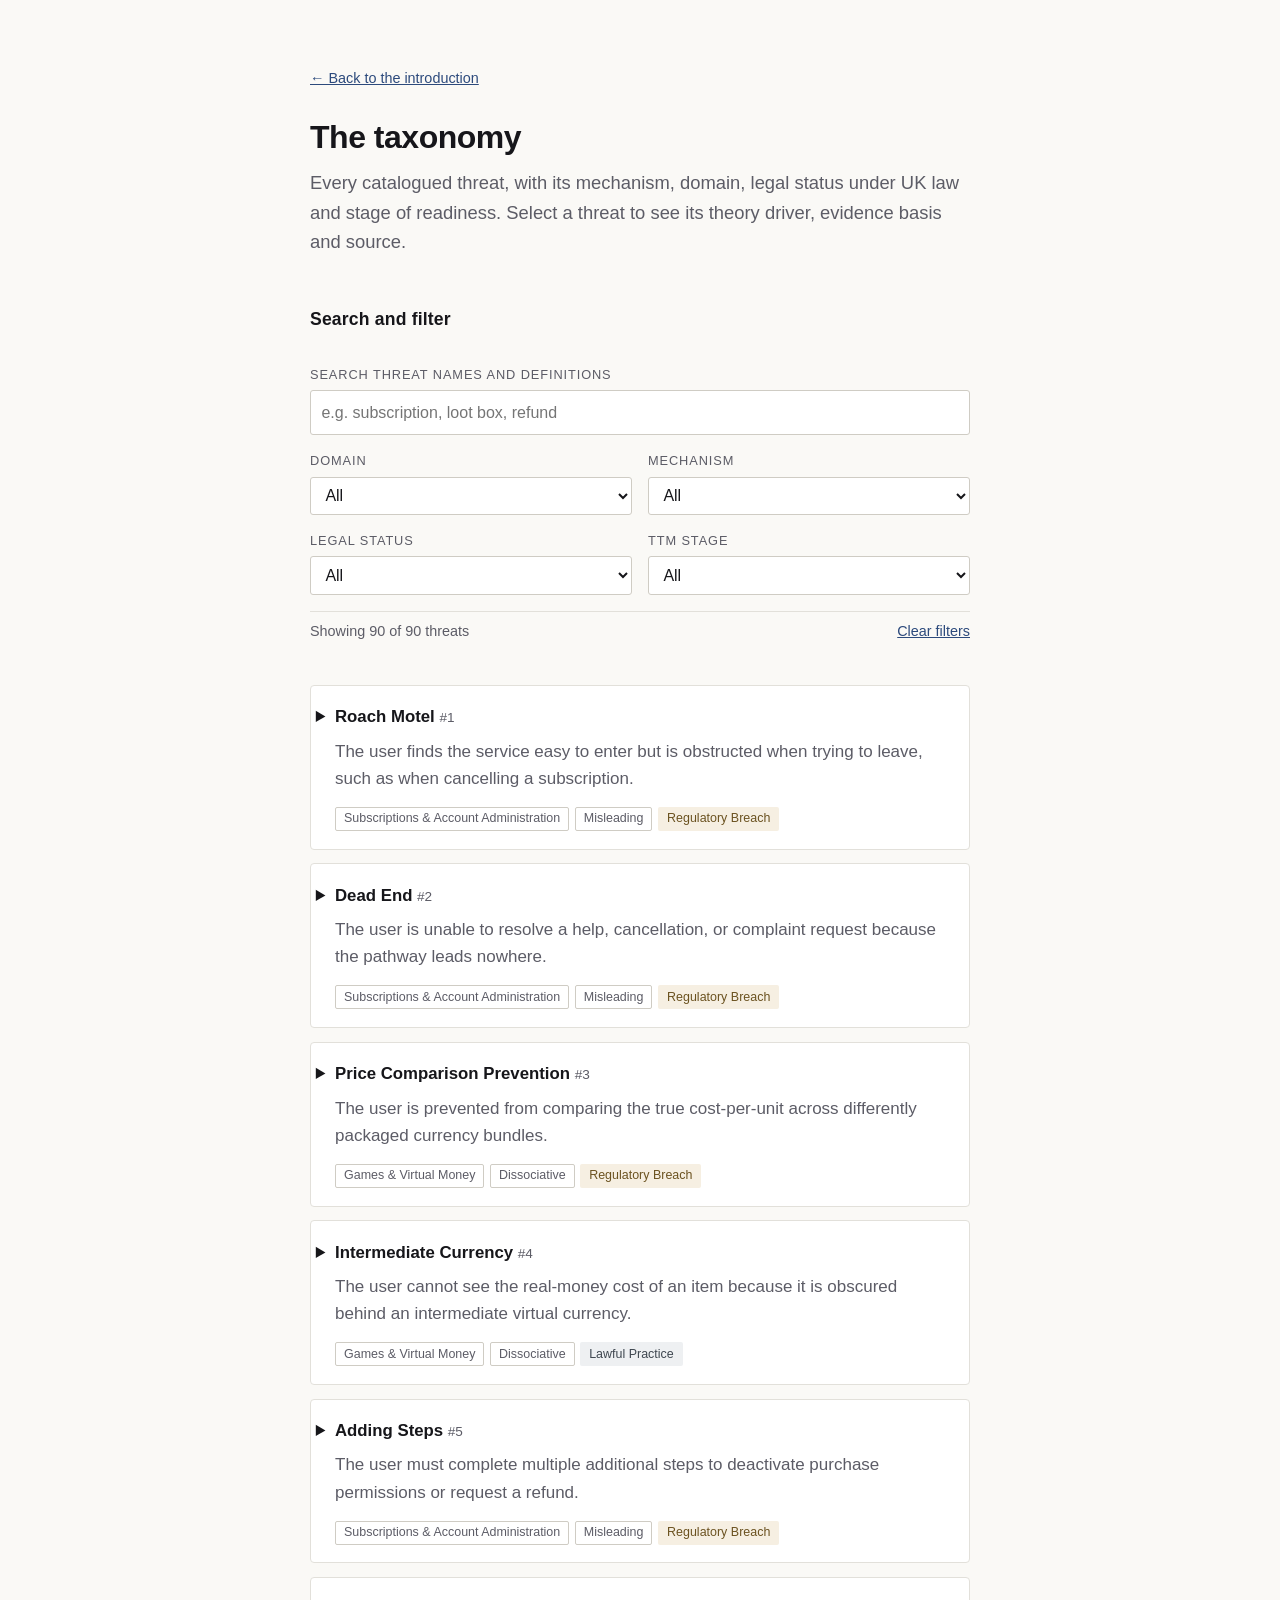
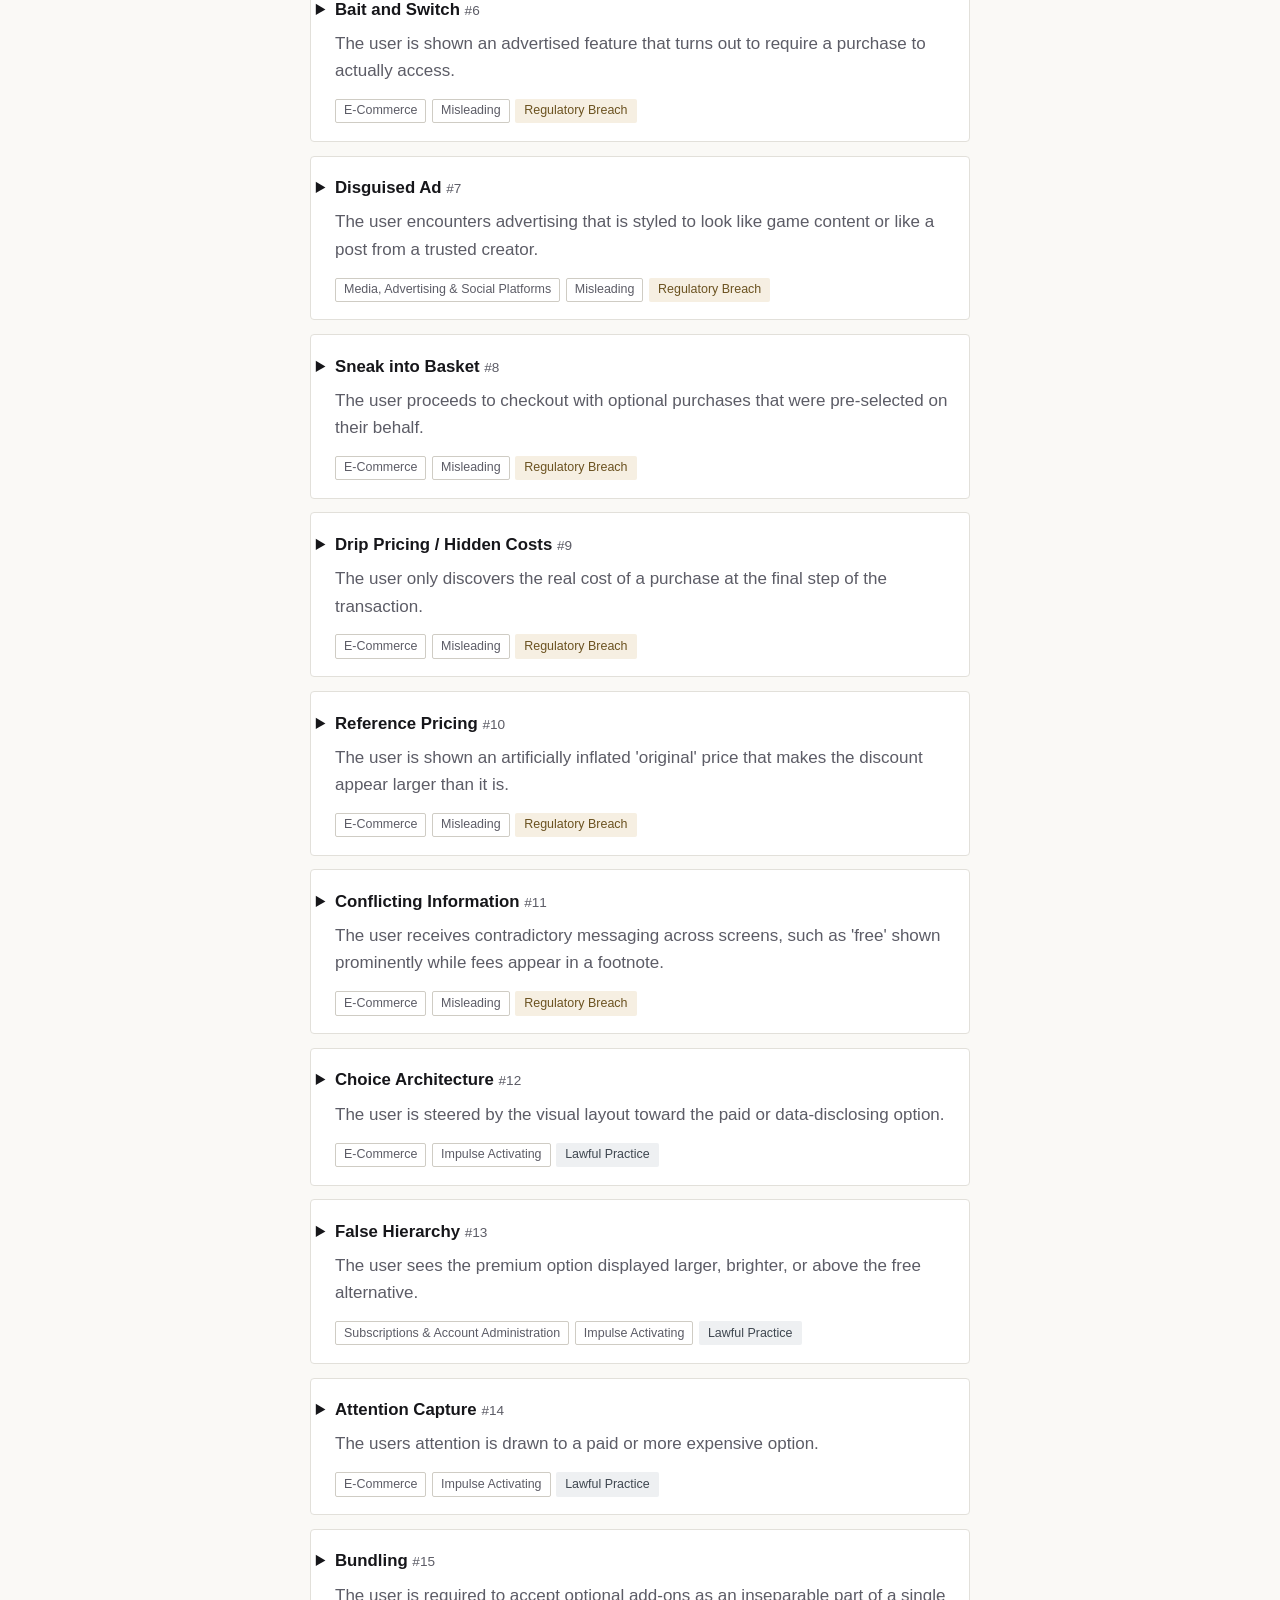
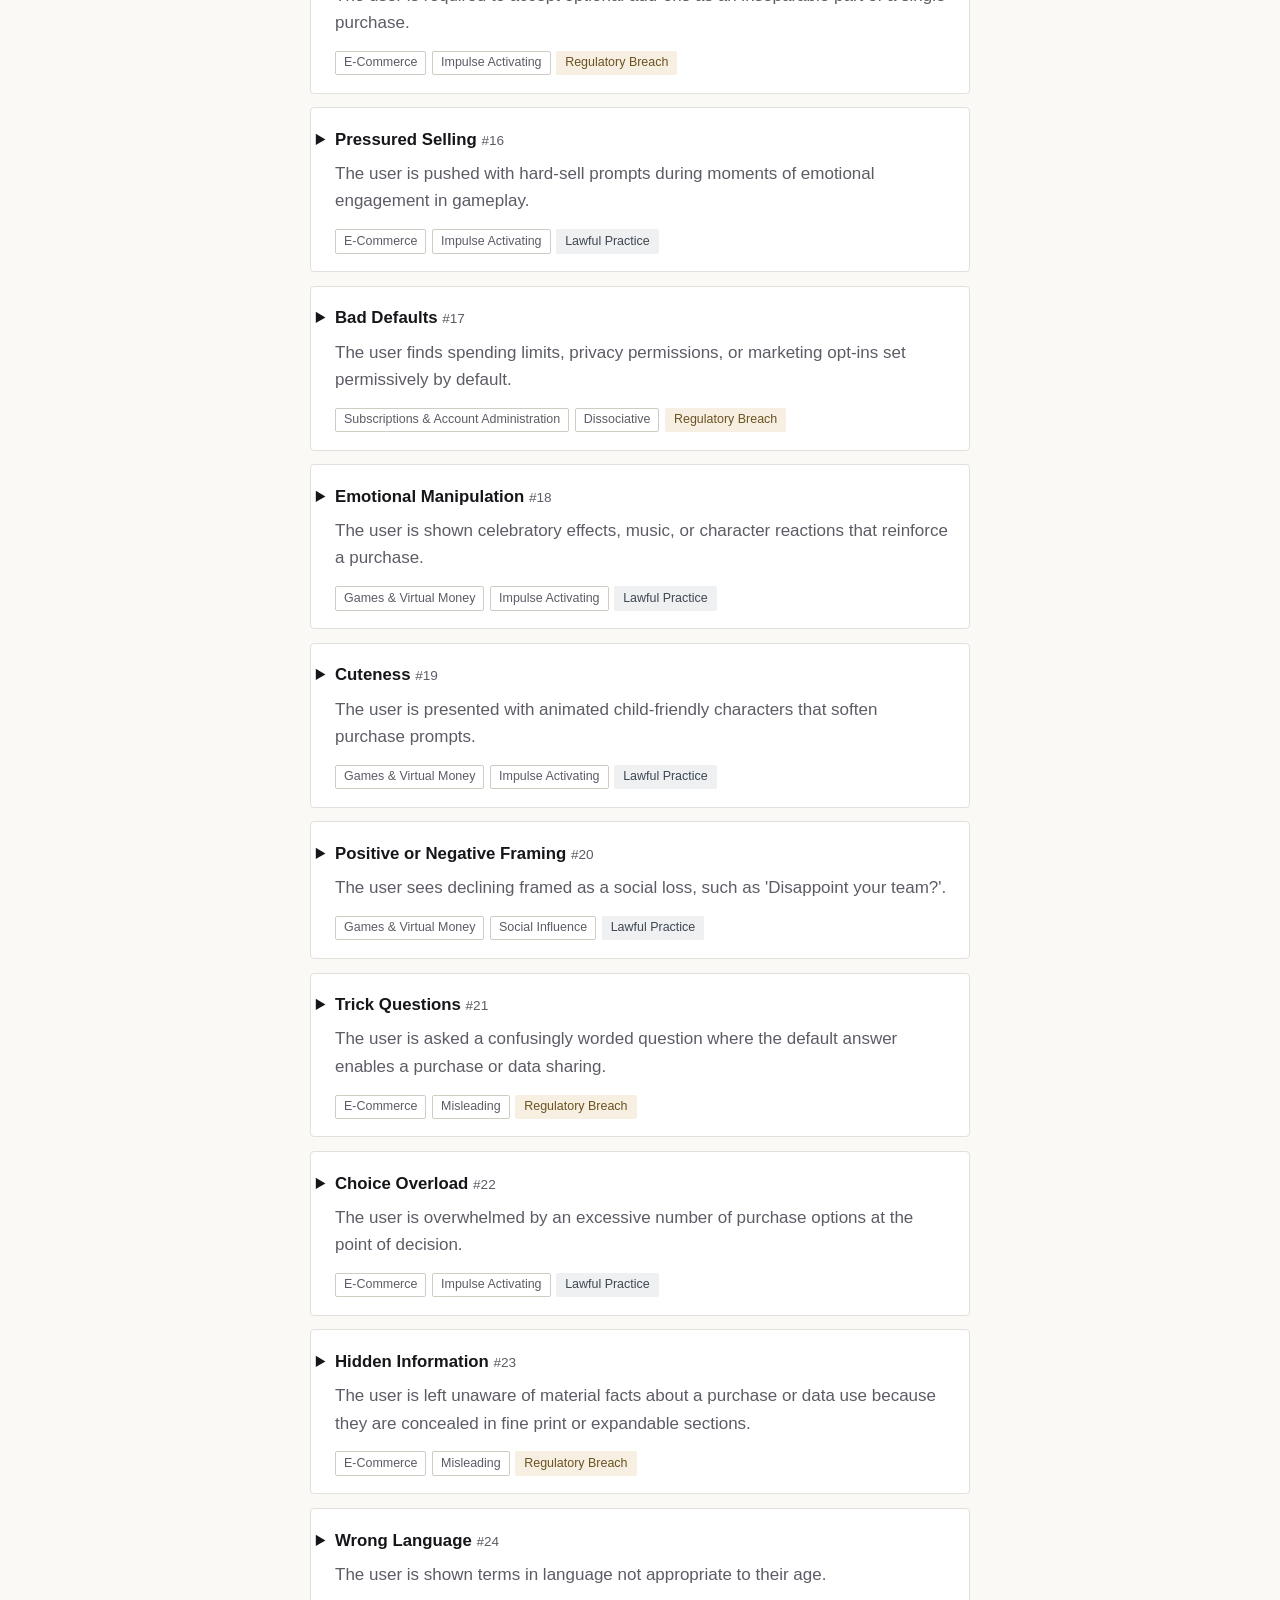
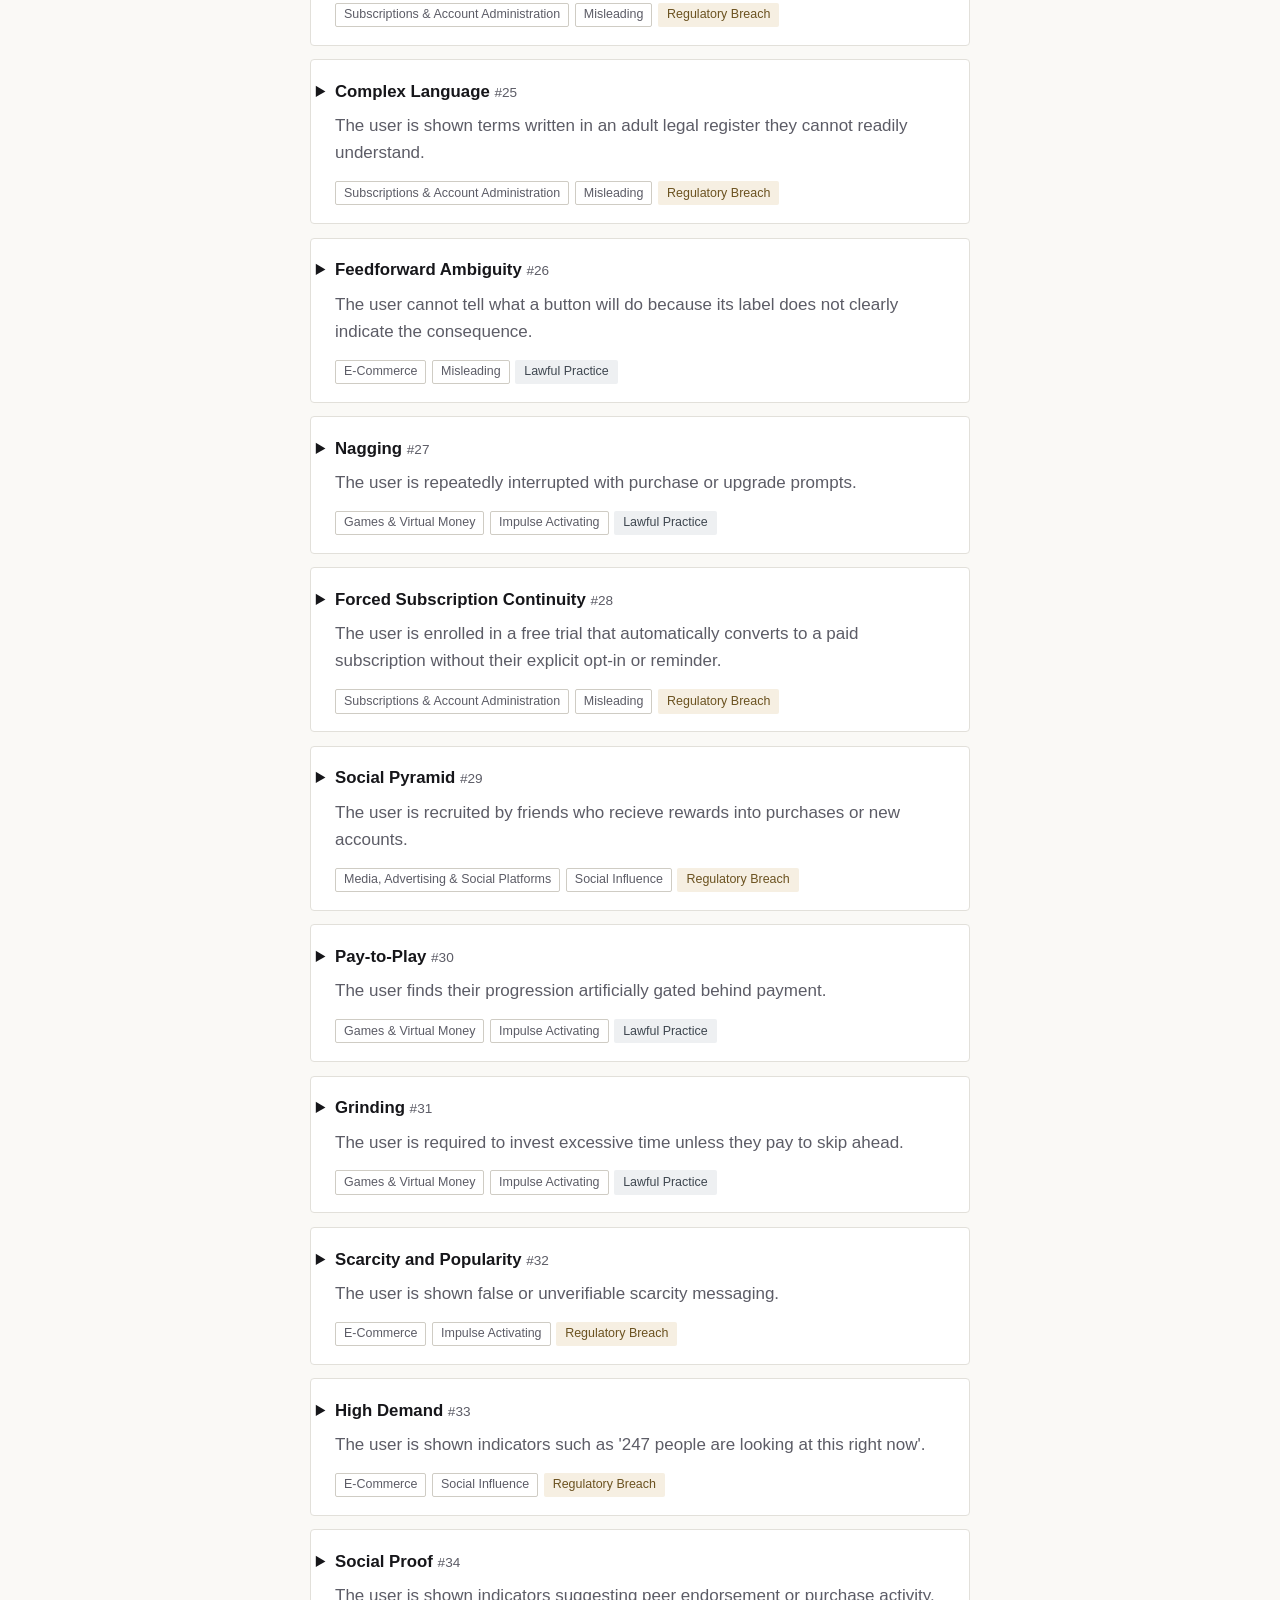
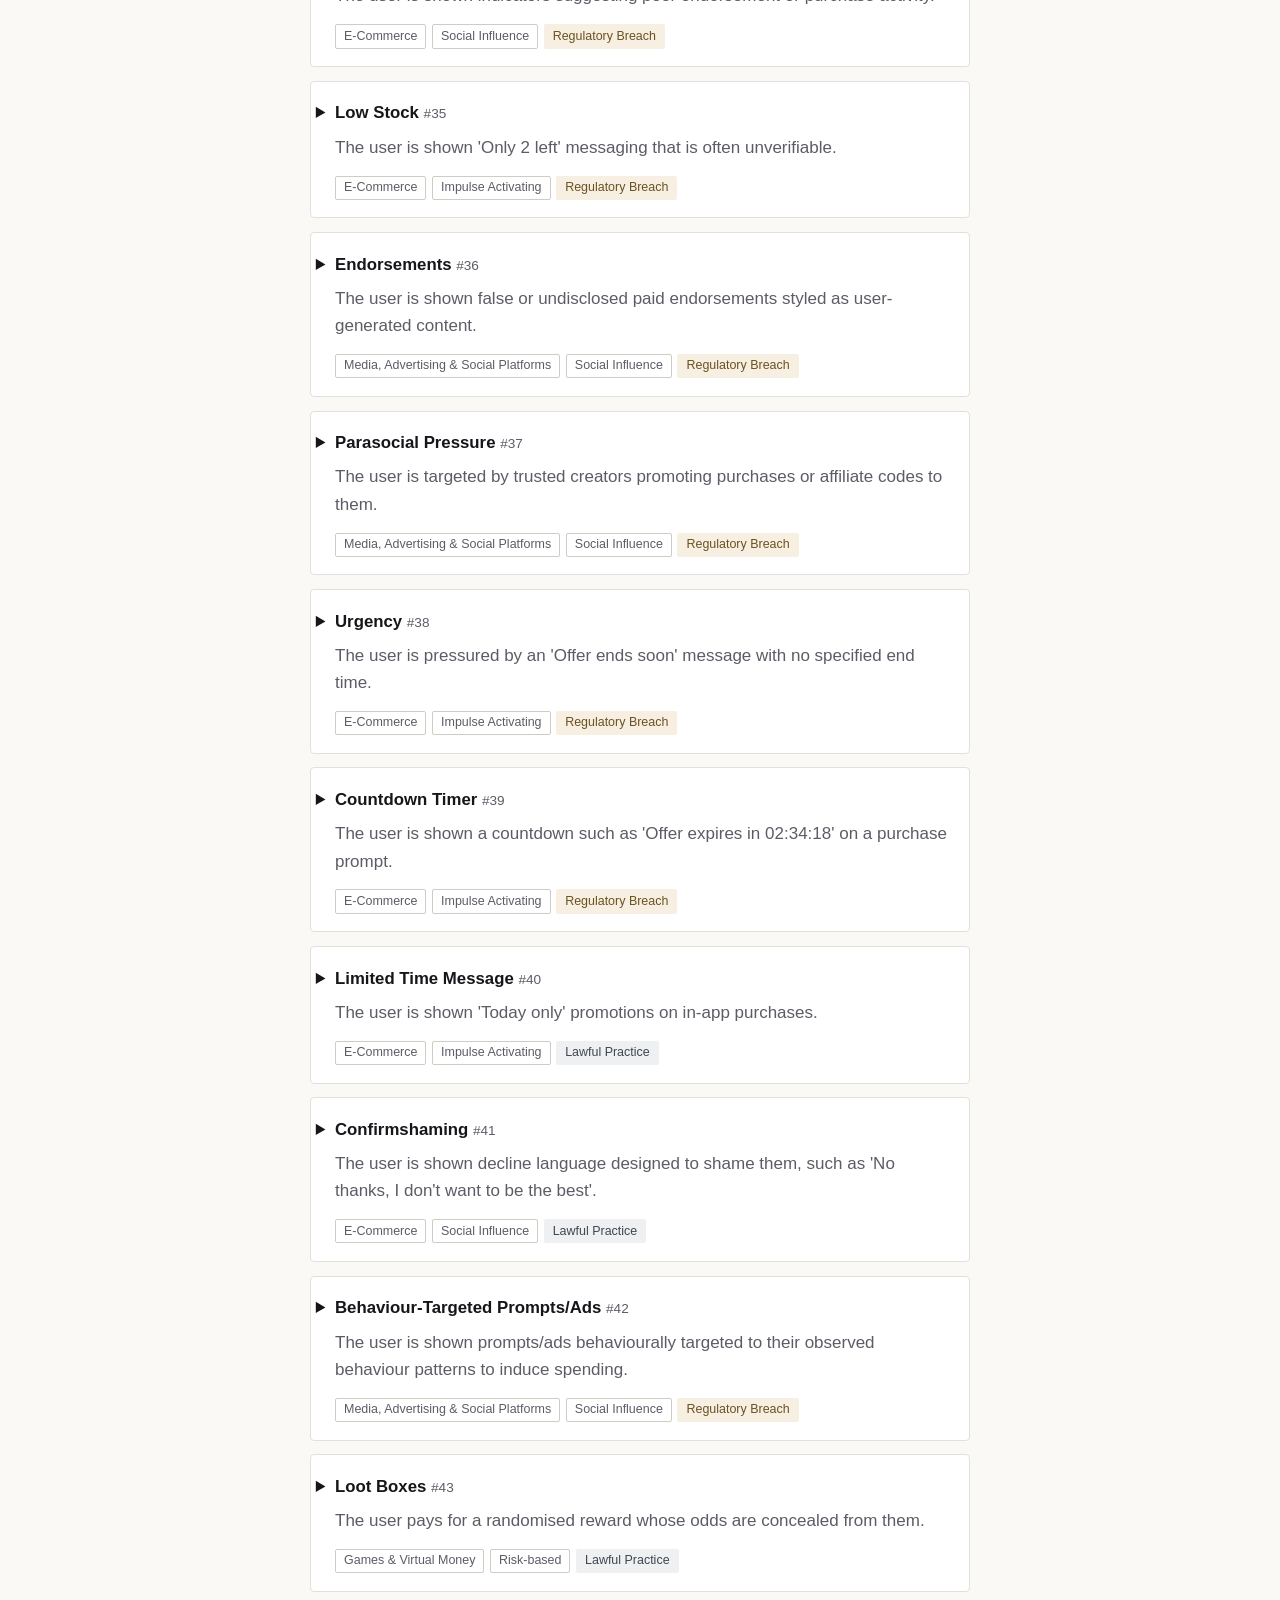
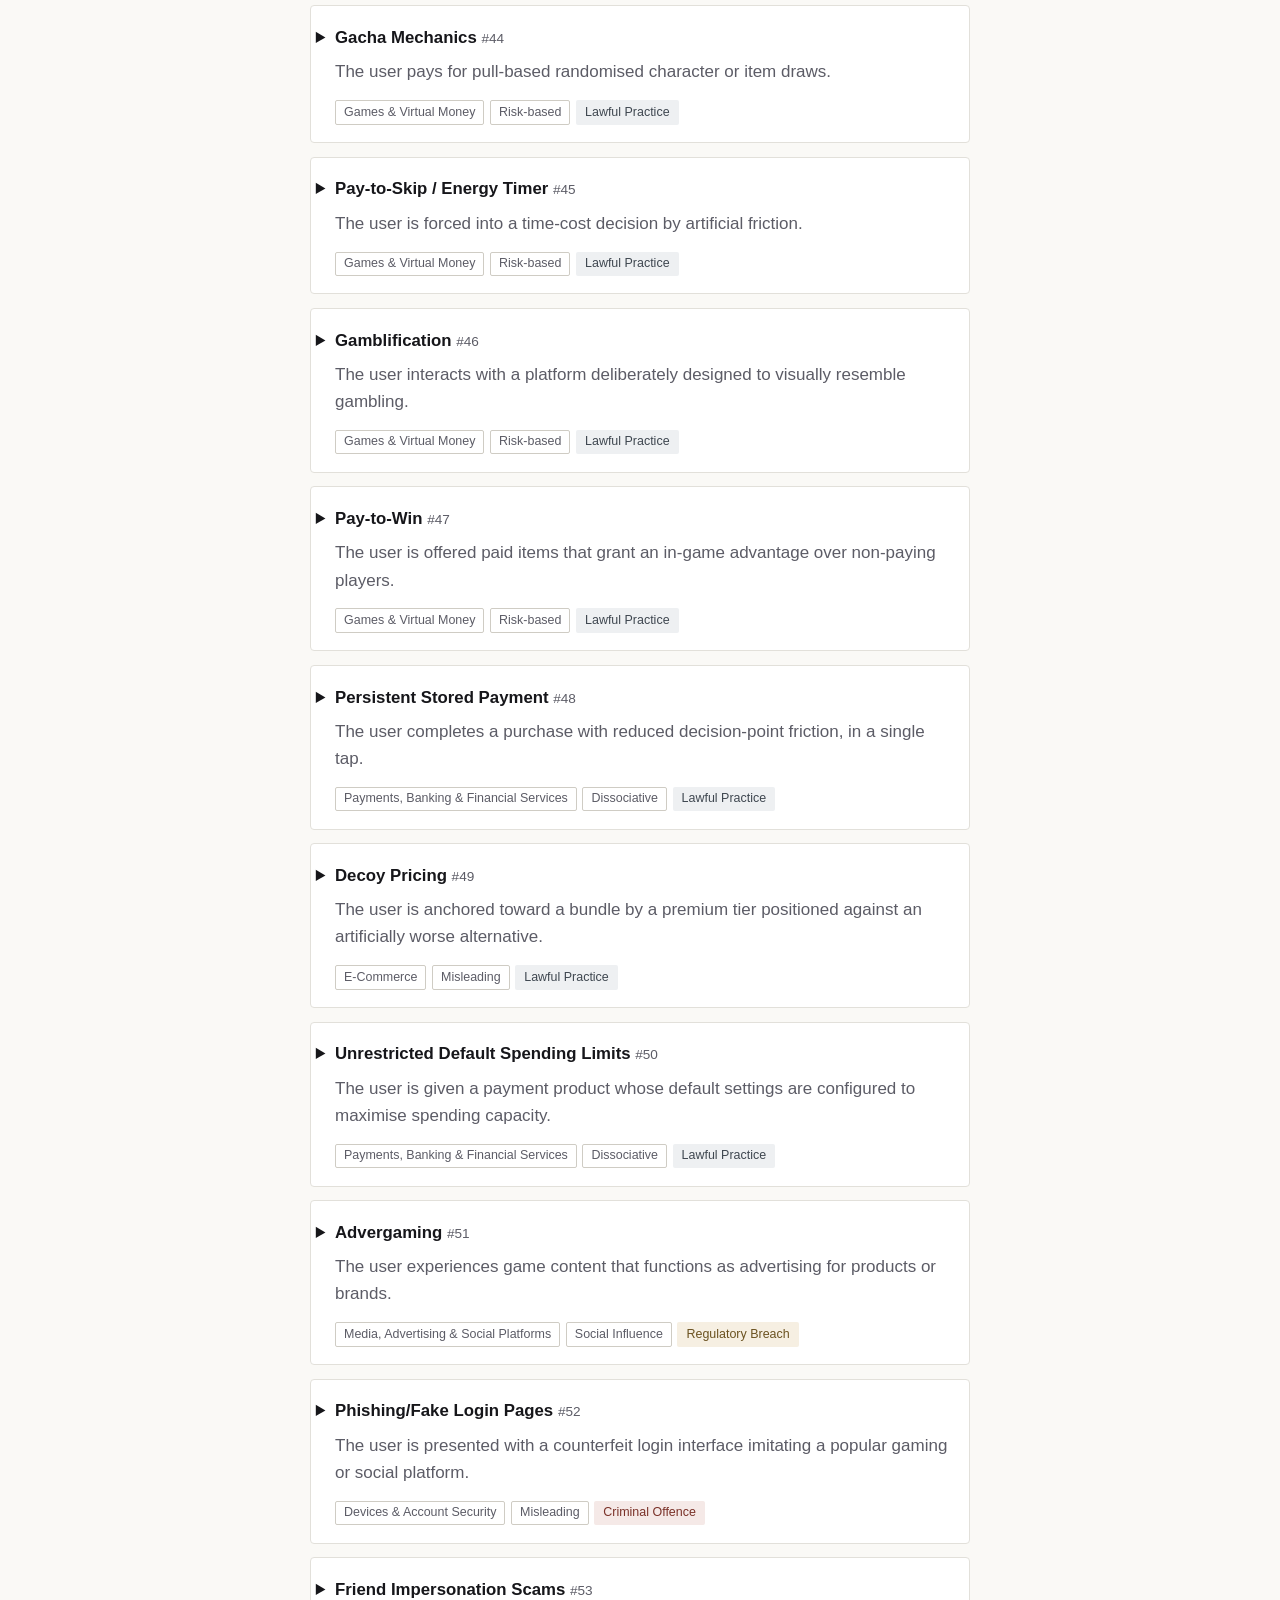
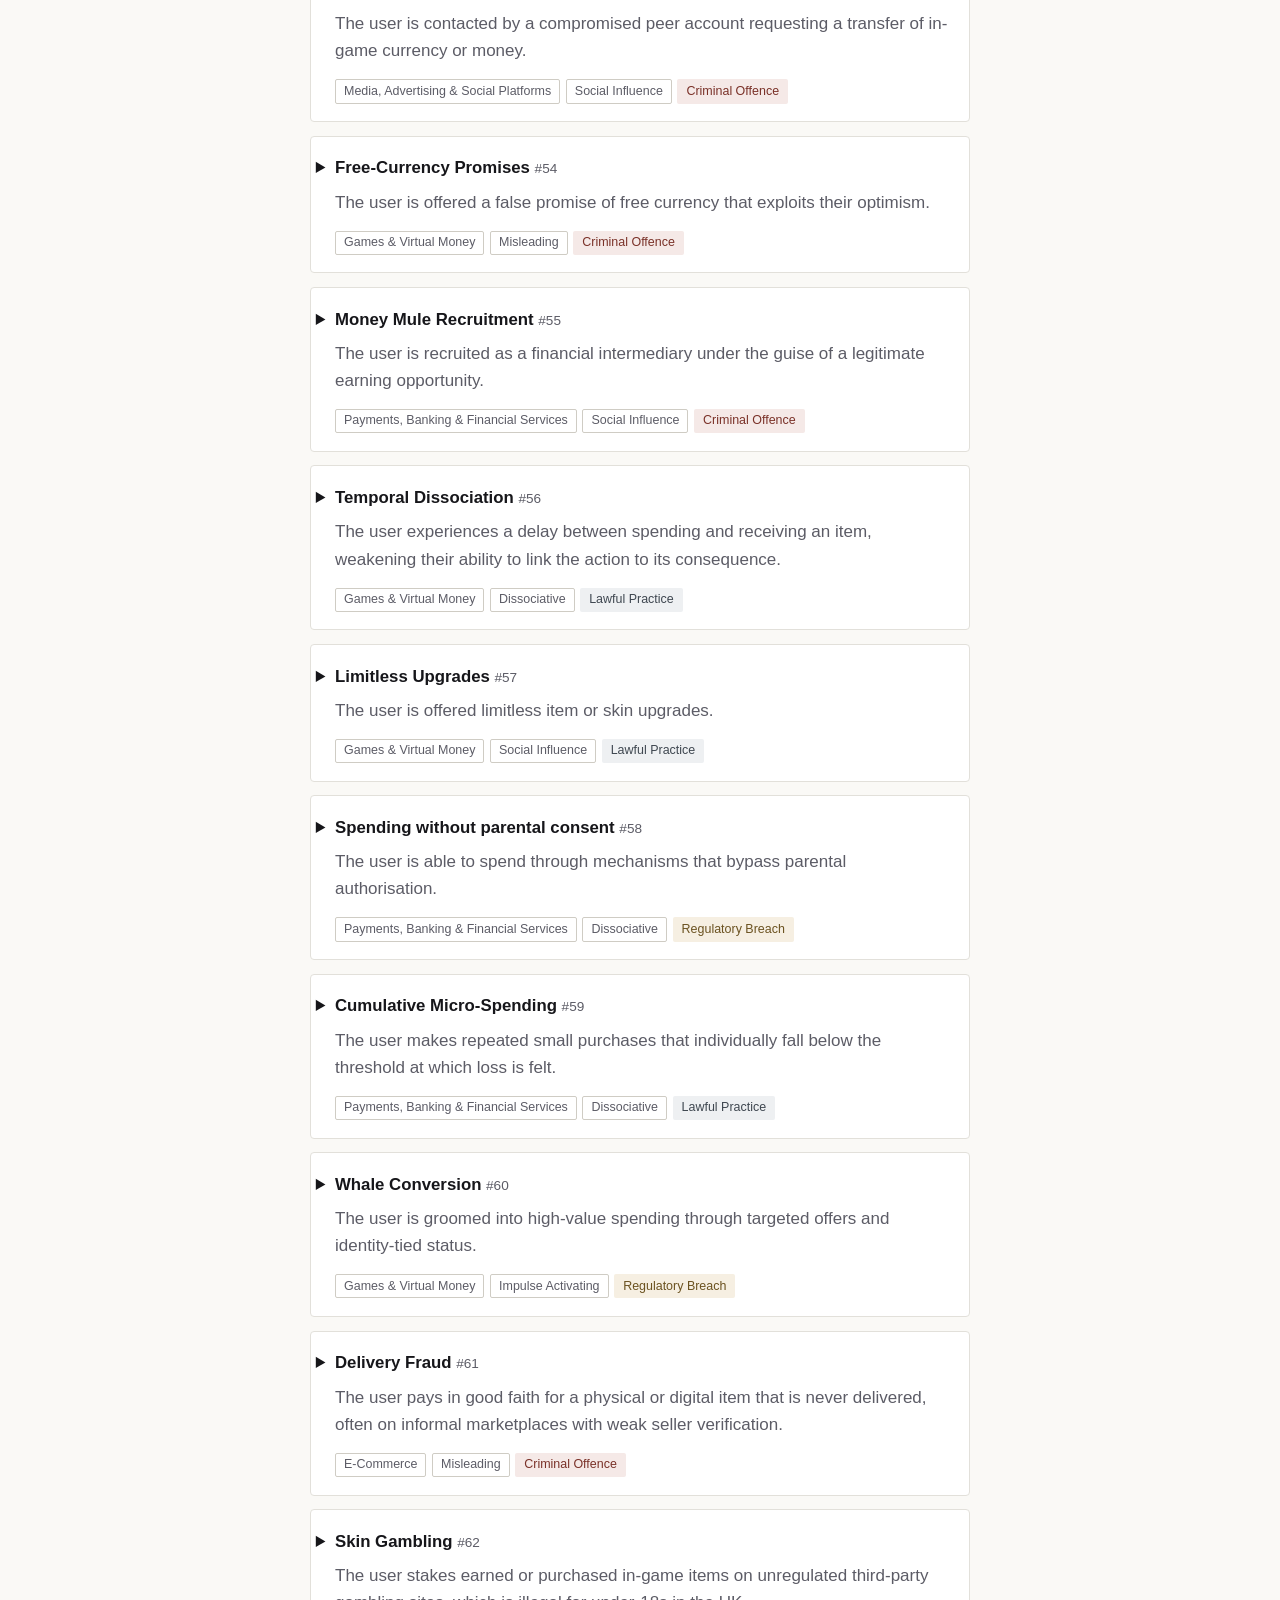
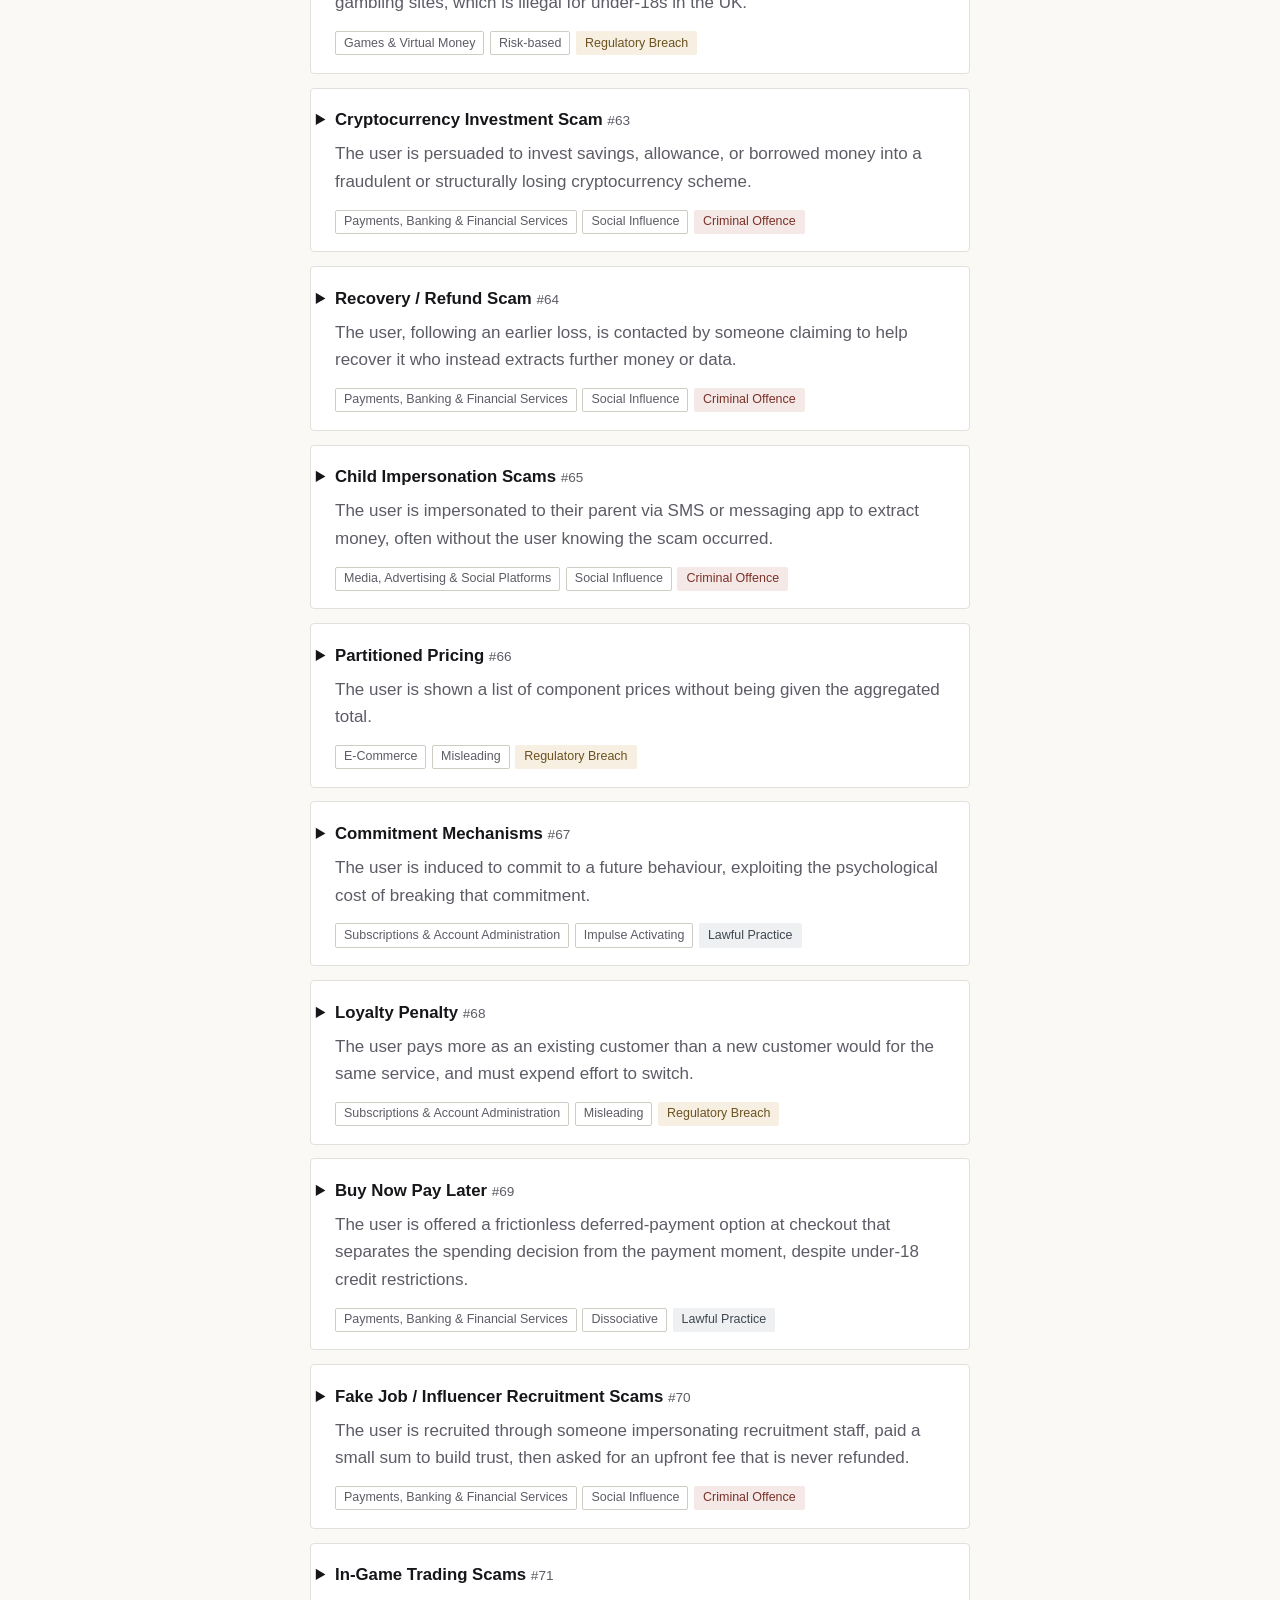
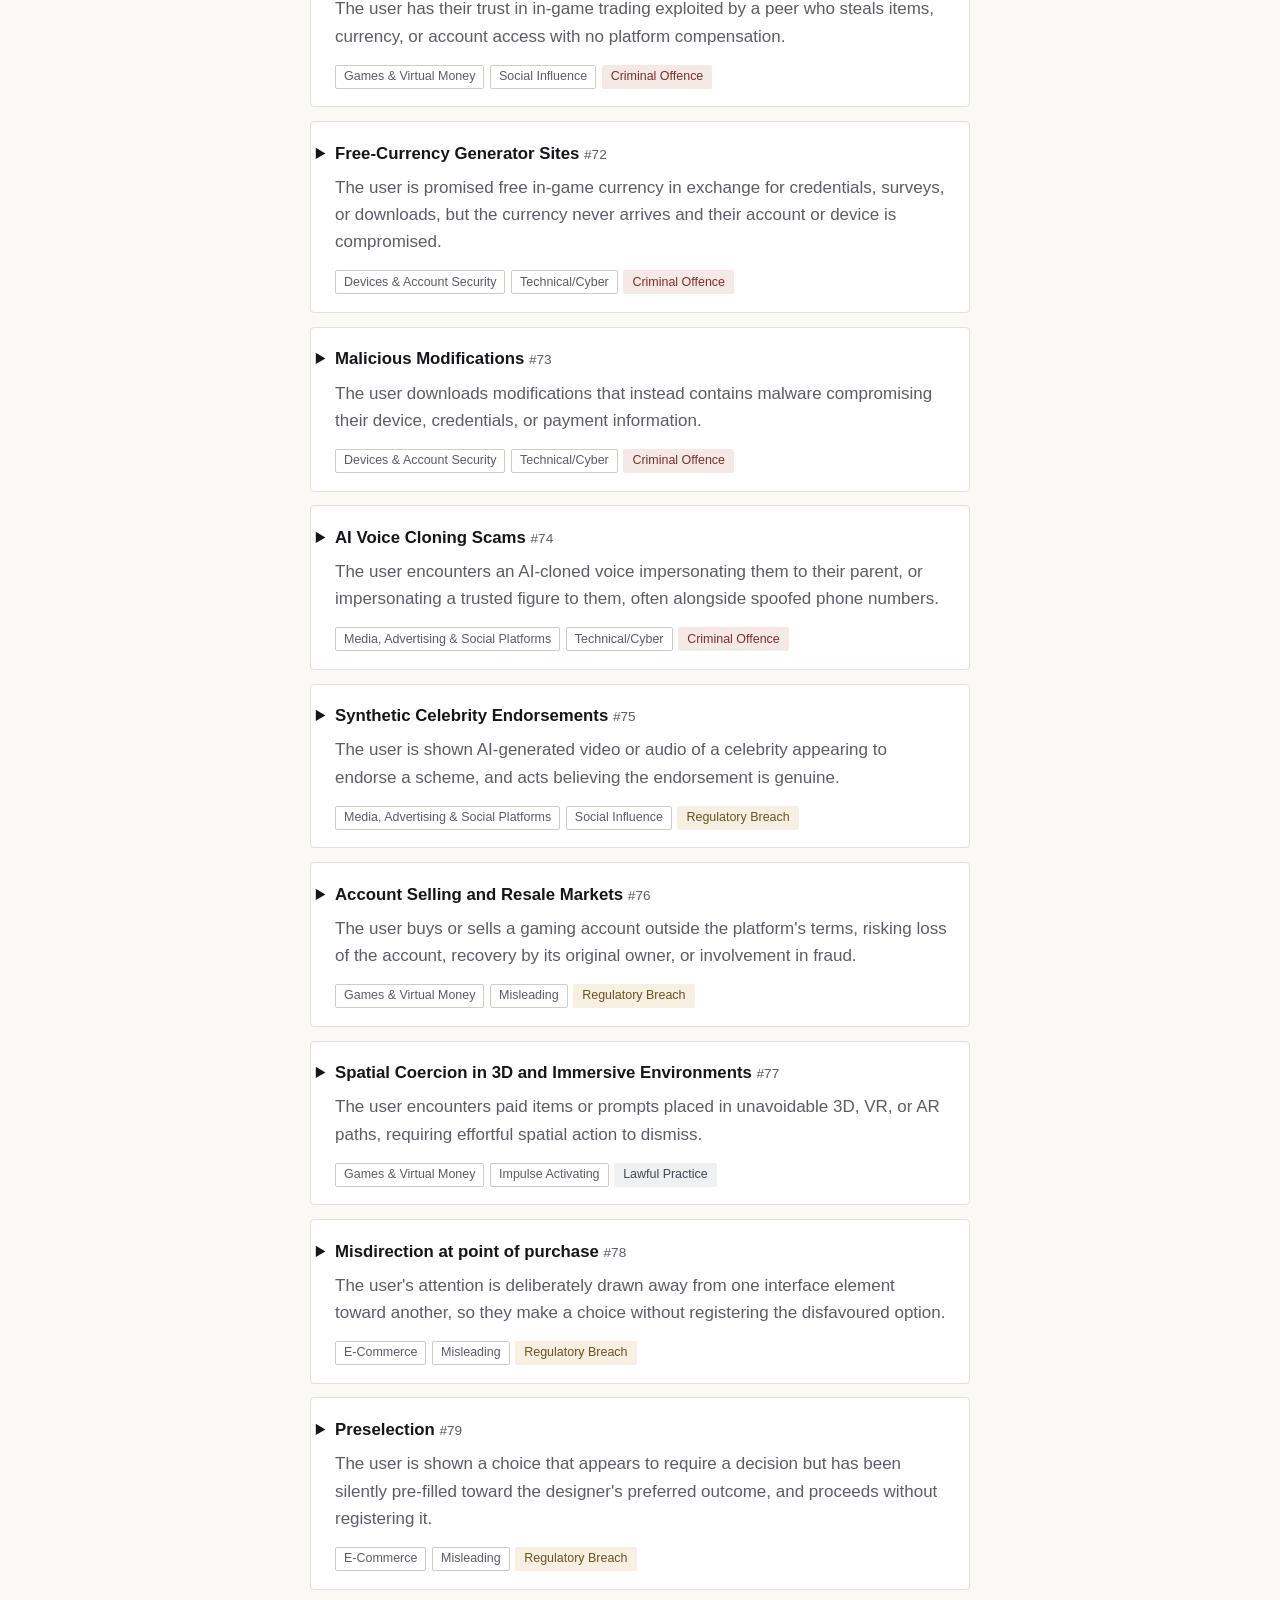
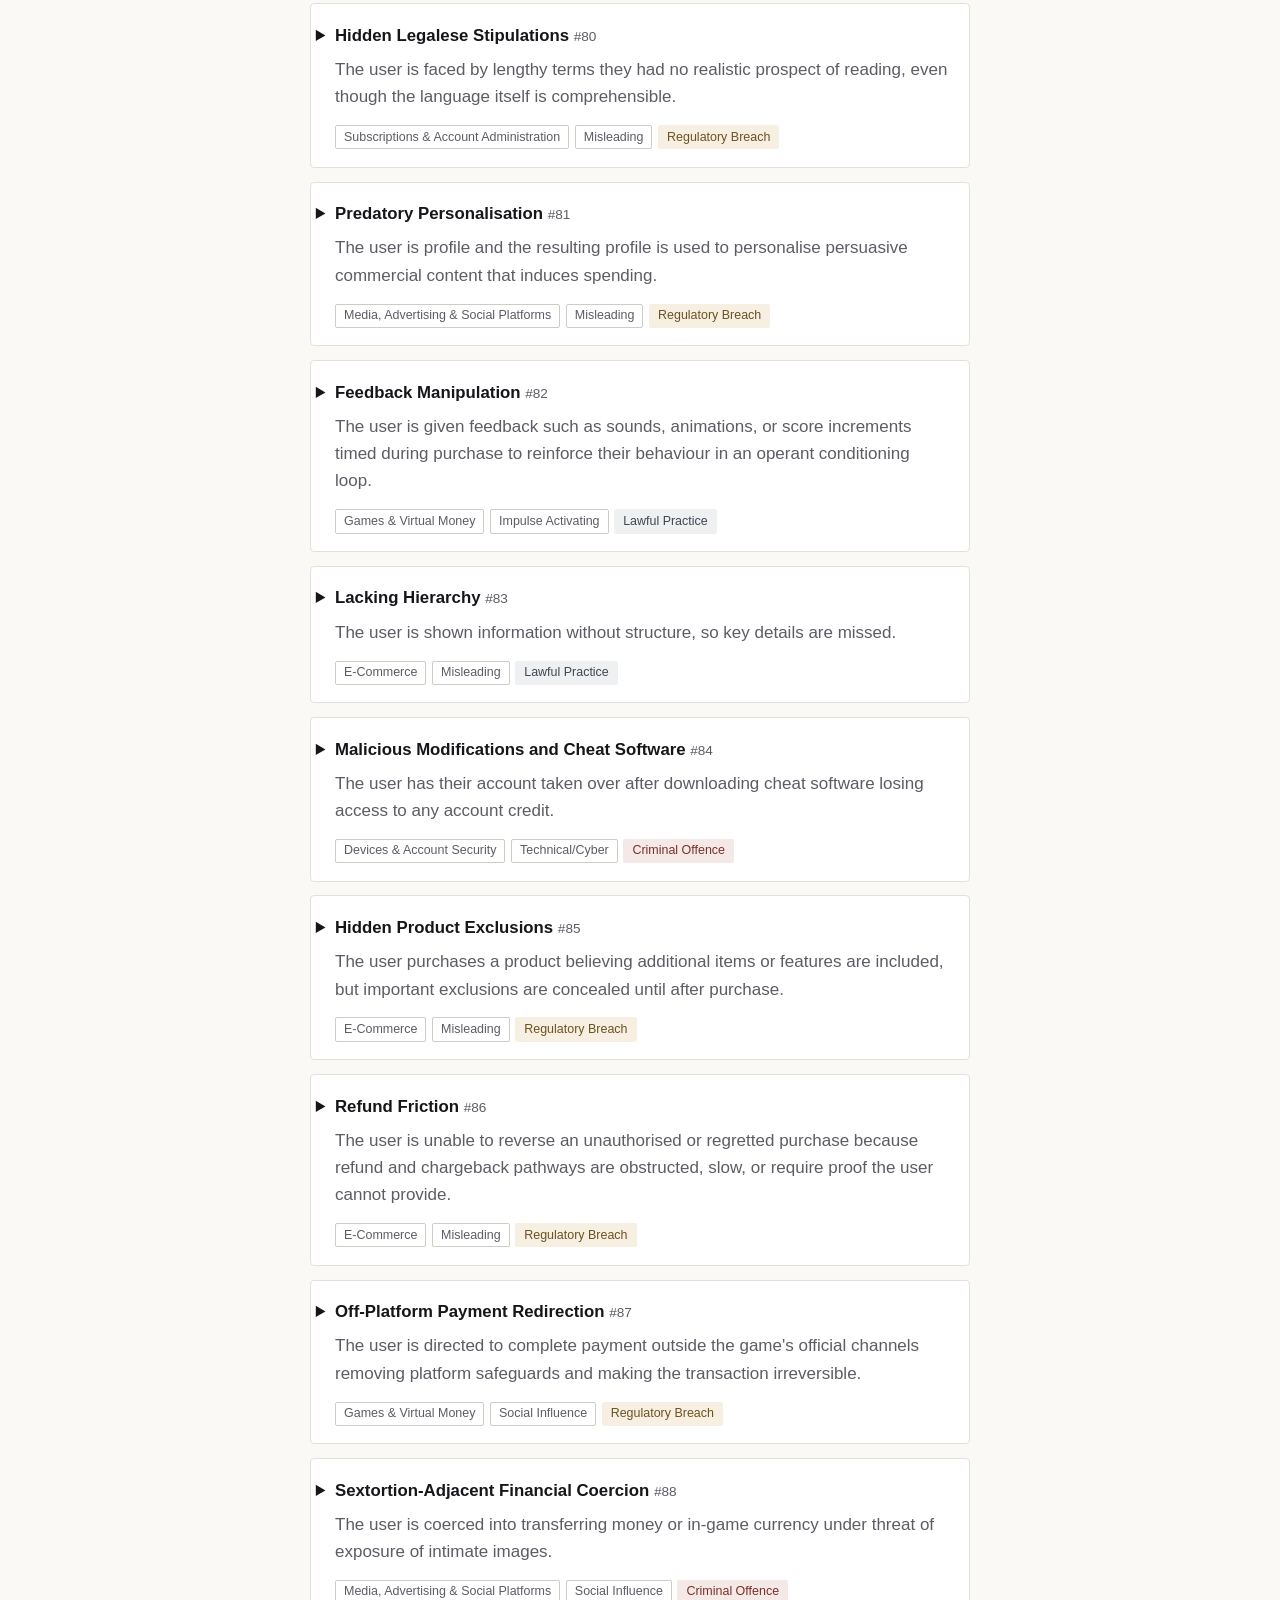
==== taxonomy.html @ 91d35a21 "initial site" ====
<!DOCTYPE html>
<html lang="en-GB">
<head>
<meta charset="utf-8">
<meta name="viewport" content="width=device-width, initial-scale=1">
<title>The taxonomy — Online Financial Threats</title>
<meta name="description" content="Search and filter the full catalogue of online financial threats facing UK adolescents by domain, mechanism, legal status and stage of readiness.">
<link rel="stylesheet" href="style.css">
</head>
<body>
<div class="wrap">

  <a class="back-link" href="index.html">&larr; Back to the introduction</a>

  <header>
    <h1>The taxonomy</h1>
    <p class="lede">Every catalogued threat, with its mechanism, domain, legal status under UK law
    and stage of readiness. Select a threat to see its theory driver, evidence basis and source.</p>
  </header>

  <main>
    <h2 id="controls-heading">Search and filter</h2>

    <form class="controls" id="controls" role="search" aria-labelledby="controls-heading">
      <div class="field">
        <label for="search">Search threat names and definitions</label>
        <input type="search" id="search" name="search" autocomplete="off"
               placeholder="e.g. subscription, loot box, refund">
      </div>

      <div class="filter-grid">
        <div class="field">
          <label for="filter-domain">Domain</label>
          <select id="filter-domain" data-field="domain"><option value="">All</option></select>
        </div>
        <div class="field">
          <label for="filter-mechanism">Mechanism</label>
          <select id="filter-mechanism" data-field="mechanism"><option value="">All</option></select>
        </div>
        <div class="field">
          <label for="filter-legalStatus">Legal status</label>
          <select id="filter-legalStatus" data-field="legalStatus"><option value="">All</option></select>
        </div>
        <div class="field">
          <label for="filter-ttmStage">TTM stage</label>
          <select id="filter-ttmStage" data-field="ttmStage"><option value="">All</option></select>
        </div>
      </div>

      <div class="controls-footer">
        <p class="count" id="count" role="status">Loading the taxonomy&hellip;</p>
        <button type="button" class="link-button" id="clear">Clear filters</button>
      </div>
    </form>

    <h2 class="visually-hidden-heading" id="results-heading">Results</h2>
    <ul class="results" id="results" aria-labelledby="results-heading"></ul>
    <div id="status-panel"></div>
  </main>

  <footer class="site-footer">
    <p><strong>Work in progress.</strong> This is ongoing work from an MSc Computer Science project.
    The taxonomy is subject to revision.</p>
    <p>Each threat's source is given in its source field. All sources remain the property of their
    authors.</p>
    <p>Corrections and errors:
    <a href="mailto:contact@onlinefinancialthreats.co.uk">contact@onlinefinancialthreats.co.uk</a></p>
  </footer>

</div>

<script>
(function () {
  'use strict';

  var searchEl = document.getElementById('search');
  var resultsEl = document.getElementById('results');
  var countEl = document.getElementById('count');
  var statusPanel = document.getElementById('status-panel');
  var clearEl = document.getElementById('clear');
  var selects = Array.prototype.slice.call(document.querySelectorAll('.filter-grid select'));

  var threats = [];

  // Preferred display order for the ordinal fields. Values are still derived
  // from the data — this list only decides where a derived value is placed, so
  // an unrecognised value is not lost, just sorted alphabetically after the
  // known ones.
  var ORDERINGS = {
    legalStatus: ['Lawful Practice', 'Regulatory Breach', 'Criminal Offence'],
    ttmStage: ['Precontemplation', 'Contemplation', 'Preparation', 'Action / Maintenance']
  };

  fetch('taxonomy.json')
    .then(function (response) {
      if (!response.ok) { throw new Error('HTTP ' + response.status); }
      return response.json();
    })
    .then(init)
    .catch(showFetchError);

  function init(data) {
    threats = data.slice().sort(function (a, b) { return a.id - b.id; });

    selects.forEach(function (select) {
      populateSelect(select, select.getAttribute('data-field'));
      select.addEventListener('change', apply);
    });

    searchEl.addEventListener('input', apply);
    clearEl.addEventListener('click', function () {
      searchEl.value = '';
      selects.forEach(function (select) { select.value = ''; });
      apply();
      searchEl.focus();
    });

    apply();
  }

  function populateSelect(select, field) {
    var values = Array.from(new Set(threats.map(function (t) { return t[field]; })));
    var order = ORDERINGS[field];

    values.sort(function (a, b) {
      if (order) {
        var ia = order.indexOf(a);
        var ib = order.indexOf(b);
        // Values absent from the preferred order (index -1) fall to the end.
        if (ia !== ib) { return (ia < 0 ? Infinity : ia) - (ib < 0 ? Infinity : ib); }
      }
      return a.localeCompare(b, 'en-GB');
    });

    values.forEach(function (value) {
      var option = document.createElement('option');
      option.value = value;
      option.textContent = value;
      select.appendChild(option);
    });
  }

  function apply() {
    var query = searchEl.value.trim().toLowerCase();

    // Every active control must match: the free-text query is tested against
    // the threat name and definition only, and each non-empty select must
    // equal the threat's value for that field. Combining them with `every`
    // gives AND semantics, with an empty select contributing nothing.
    var matches = threats.filter(function (threat) {
      var textMatch = query === '' ||
        threat.threat.toLowerCase().indexOf(query) !== -1 ||
        threat.definition.toLowerCase().indexOf(query) !== -1;

      if (!textMatch) { return false; }

      return selects.every(function (select) {
        return select.value === '' || threat[select.getAttribute('data-field')] === select.value;
      });
    });

    render(matches);
  }

  function render(matches) {
    countEl.textContent = 'Showing ' + matches.length + ' of ' + threats.length + ' threats';

    resultsEl.textContent = '';
    statusPanel.textContent = '';

    if (matches.length === 0) {
      var empty = document.createElement('div');
      empty.className = 'message';
      var text = document.createElement('p');
      text.textContent = 'No threats match these filters. Try a broader search, ' +
        'or clear the filters to see the full taxonomy.';
      empty.appendChild(text);
      statusPanel.appendChild(empty);
      return;
    }

    var fragment = document.createDocumentFragment();
    matches.forEach(function (threat) { fragment.appendChild(buildCard(threat)); });
    resultsEl.appendChild(fragment);
  }

  function buildCard(threat) {
    var item = document.createElement('li');

    var card = document.createElement('details');
    card.className = 'card';

    var summary = document.createElement('summary');

    var heading = document.createElement('h3');
    heading.textContent = threat.threat + ' ';
    var idEl = document.createElement('span');
    idEl.className = 'threat-id';
    idEl.textContent = '#' + threat.id;
    heading.appendChild(idEl);

    var definition = document.createElement('span');
    definition.className = 'definition';
    definition.textContent = threat.definition;

    var tags = document.createElement('span');
    tags.className = 'tags';
    tags.appendChild(tag(threat.domain));
    tags.appendChild(tag(threat.mechanism));
    tags.appendChild(tag(threat.legalStatus, 'tag-status ' + statusClass(threat.legalStatus)));

    summary.appendChild(heading);
    summary.appendChild(definition);
    summary.appendChild(tags);

    var detail = document.createElement('dl');
    detail.className = 'detail';
    addRow(detail, 'Theory driver', threat.driver);
    addRow(detail, 'Stage of readiness',
      threat.ttmStage + ' (' + threat.evidence.toLowerCase() + ')');
    addRow(detail, 'Source', threat.source, 'source');

    card.appendChild(summary);
    card.appendChild(detail);
    item.appendChild(card);
    return item;
  }

  function tag(value, className) {
    var el = document.createElement('span');
    el.className = className ? 'tag ' + className : 'tag';
    el.textContent = value;
    return el;
  }

  function addRow(list, label, value, className) {
    var dt = document.createElement('dt');
    dt.textContent = label;
    var dd = document.createElement('dd');
    if (className) { dd.className = className; }
    dd.textContent = value;
    list.appendChild(dt);
    list.appendChild(dd);
  }

  // Turns "Regulatory Breach" into "status-regulatory-breach" for the
  // subdued per-status tint defined in the stylesheet.
  function statusClass(status) {
    return 'status-' + status.toLowerCase().replace(/[^a-z0-9]+/g, '-');
  }

  // Opening the page from the filesystem blocks fetch() under the browser's
  // same-origin rules, so explain how to serve it over HTTP instead.
  function showFetchError() {
    countEl.textContent = '';
    document.getElementById('controls').hidden = true;

    var box = document.createElement('div');
    box.className = 'message';

    var line = document.createElement('p');
    line.textContent = 'The taxonomy could not be loaded. This site reads its data with fetch(), ' +
      'which browsers block for pages opened directly from disk. Serve the folder over HTTP and ' +
      'reload:';

    var command = document.createElement('p');
    var code = document.createElement('code');
    code.textContent = 'python3 -m http.server';
    command.appendChild(code);

    box.appendChild(line);
    box.appendChild(command);
    statusPanel.appendChild(box);
  }
})();
</script>

</body>
</html>
---- style.css ----
/* onlinefinancialthreats.co.uk
   Minimal typographic stylesheet. No external requests, no images, no icons. */

:root {
  --bg: #faf9f6;
  --surface: #ffffff;
  --text: #16161a;
  --muted: #5c5c66;
  --line: #e2e0da;
  --line-strong: #cfccc4;
  --accent: #2c4a7c;
  --accent-dark: #1e3457;

  /* Subdued legal-status tints. Restrained on purpose: this is a research
     artefact, so the colour distinguishes categories without ranking them. */
  --status-lawful-bg: #eef0f2;
  --status-lawful-fg: #3f4750;
  --status-regulatory-bg: #f6efe2;
  --status-regulatory-fg: #6b5220;
  --status-criminal-bg: #f5e9e7;
  --status-criminal-fg: #7a3128;

  --font: -apple-system, BlinkMacSystemFont, "Segoe UI", Roboto, "Helvetica Neue",
    Arial, "Noto Sans", sans-serif;
}

*,
*::before,
*::after {
  box-sizing: border-box;
}

html {
  -webkit-text-size-adjust: 100%;
}

body {
  margin: 0;
  background: var(--bg);
  color: var(--text);
  font-family: var(--font);
  font-size: 17px;
  line-height: 1.6;
}

.wrap {
  max-width: 700px;
  margin: 0 auto;
  padding: 4rem 1.25rem 3rem;
}

/* ---------- Typography ---------- */

h1 {
  font-size: 2rem;
  line-height: 1.2;
  letter-spacing: -0.015em;
  margin: 0 0 0.75rem;
  font-weight: 650;
}

h2 {
  font-size: 1.1rem;
  font-weight: 650;
  letter-spacing: 0.01em;
  margin: 3rem 0 1rem;
}

h3 {
  font-size: 1.05rem;
  font-weight: 620;
  margin: 0;
}

p {
  margin: 0 0 1.1rem;
}

.lede {
  font-size: 1.15rem;
  color: var(--muted);
  margin-bottom: 2.5rem;
}

.placeholder {
  border-left: 2px solid var(--line-strong);
  padding-left: 1rem;
  color: var(--muted);
}

.placeholder-note {
  font-size: 0.8rem;
  text-transform: uppercase;
  letter-spacing: 0.08em;
  color: var(--muted);
  margin-bottom: 0.5rem;
}

a {
  color: var(--accent);
}

a:hover {
  color: var(--accent-dark);
}

:focus-visible {
  outline: 2px solid var(--accent);
  outline-offset: 2px;
}

/* ---------- Summary figures ---------- */

.figures {
  display: flex;
  flex-wrap: wrap;
  gap: 2.5rem;
  margin: 2.5rem 0 3rem;
  padding: 1.75rem 0;
  border-top: 1px solid var(--line);
  border-bottom: 1px solid var(--line);
}

.figure {
  min-width: 7rem;
}

.figure-value {
  display: block;
  font-size: 2.5rem;
  line-height: 1.05;
  font-weight: 600;
  letter-spacing: -0.02em;
  color: var(--accent);
  font-variant-numeric: tabular-nums;
}

.figure-label {
  display: block;
  font-size: 0.85rem;
  color: var(--muted);
  margin-top: 0.35rem;
}

/* ---------- Buttons and links ---------- */

.button {
  display: inline-block;
  background: var(--accent);
  color: #fff;
  text-decoration: none;
  font-size: 1rem;
  font-weight: 550;
  padding: 0.8rem 1.6rem;
  border-radius: 3px;
  transition: background-color 0.12s ease-in-out;
}

.button:hover {
  background: var(--accent-dark);
  color: #fff;
}

.back-link {
  display: inline-block;
  font-size: 0.9rem;
  margin-bottom: 1.75rem;
}

.link-button {
  background: none;
  border: none;
  padding: 0;
  font: inherit;
  font-size: 0.9rem;
  color: var(--accent);
  text-decoration: underline;
  cursor: pointer;
}

.link-button:hover {
  color: var(--accent-dark);
}

/* ---------- Controls ---------- */

.controls {
  margin: 2rem 0 1.5rem;
}

.field {
  display: flex;
  flex-direction: column;
  gap: 0.3rem;
  margin-bottom: 1rem;
}

.field label {
  font-size: 0.8rem;
  text-transform: uppercase;
  letter-spacing: 0.07em;
  color: var(--muted);
}

input[type="search"],
select {
  font: inherit;
  font-size: 1rem;
  color: var(--text);
  background: var(--surface);
  border: 1px solid var(--line-strong);
  border-radius: 3px;
  padding: 0.55rem 0.65rem;
  width: 100%;
}

.filter-grid {
  display: grid;
  grid-template-columns: repeat(2, minmax(0, 1fr));
  gap: 0 1rem;
}

.controls-footer {
  display: flex;
  flex-wrap: wrap;
  justify-content: space-between;
  align-items: baseline;
  gap: 0.75rem;
  padding-top: 0.5rem;
  border-top: 1px solid var(--line);
}

.count {
  font-size: 0.9rem;
  color: var(--muted);
  font-variant-numeric: tabular-nums;
}

/* Heading kept for document structure and screen readers, but not shown:
   the live count above it already labels the list visually. */
.visually-hidden-heading {
  position: absolute;
  width: 1px;
  height: 1px;
  margin: -1px;
  padding: 0;
  overflow: hidden;
  clip: rect(0 0 0 0);
  clip-path: inset(50%);
  white-space: nowrap;
}

/* ---------- Result cards ---------- */

.results {
  margin: 0;
  padding: 0;
  list-style: none;
}

.card {
  background: var(--surface);
  border: 1px solid var(--line);
  border-radius: 4px;
  margin-bottom: 0.85rem;
}

.card > summary {
  display: list-item;
  list-style-position: outside;
  margin-left: 1.5rem;
  padding: 1.1rem 1.25rem 1.1rem 0;
  cursor: pointer;
  transition: background-color 0.12s ease-in-out;
}

.card > summary:hover {
  background: #f4f2ee;
}

.card[open] > summary {
  border-bottom: 1px solid var(--line);
}

.threat-id {
  font-size: 0.85rem;
  font-weight: 400;
  color: var(--muted);
  font-variant-numeric: tabular-nums;
}

.definition {
  display: block;
  margin-top: 0.4rem;
  color: var(--muted);
}

.tags {
  display: block;
  margin-top: 0.7rem;
}

.tag {
  display: inline-block;
  font-size: 0.78rem;
  line-height: 1.4;
  padding: 0.15rem 0.5rem;
  margin: 0.2rem 0.35rem 0 0;
  border: 1px solid var(--line-strong);
  border-radius: 2px;
  color: var(--muted);
  white-space: nowrap;
}

.tag-status {
  border-color: transparent;
}

.status-lawful-practice {
  background: var(--status-lawful-bg);
  color: var(--status-lawful-fg);
}

.status-regulatory-breach {
  background: var(--status-regulatory-bg);
  color: var(--status-regulatory-fg);
}

.status-criminal-offence {
  background: var(--status-criminal-bg);
  color: var(--status-criminal-fg);
}

.detail {
  padding: 1.1rem 1.25rem;
  margin: 0;
  font-size: 0.95rem;
}

.detail dt {
  font-size: 0.78rem;
  text-transform: uppercase;
  letter-spacing: 0.07em;
  color: var(--muted);
  margin-bottom: 0.15rem;
}

.detail dd {
  margin: 0 0 0.9rem;
}

.detail dd:last-child {
  margin-bottom: 0;
}

.source {
  font-size: 0.9rem;
}

/* ---------- Messages ---------- */

.message {
  border: 1px solid var(--line-strong);
  border-radius: 4px;
  background: var(--surface);
  padding: 1.25rem;
  color: var(--muted);
}

.message p:last-child {
  margin-bottom: 0;
}

code {
  font-family: ui-monospace, SFMono-Regular, Menlo, Consolas, monospace;
  font-size: 0.9em;
  background: #eeece7;
  padding: 0.1rem 0.35rem;
  border-radius: 2px;
  color: var(--text);
}

/* ---------- Footer ---------- */

.site-footer {
  margin-top: 4rem;
  padding-top: 1.5rem;
  border-top: 1px solid var(--line);
  font-size: 0.85rem;
  color: var(--muted);
}

.site-footer p {
  margin-bottom: 0.75rem;
}

/* ---------- Narrow screens (down to 360px) ---------- */

@media (max-width: 560px) {
  body {
    font-size: 16px;
  }

  .wrap {
    padding: 2.5rem 1rem 2rem;
  }

  h1 {
    font-size: 1.6rem;
  }

  .filter-grid {
    grid-template-columns: 1fr;
  }

  .figures {
    gap: 1.5rem 2rem;
  }

  .figure-value {
    font-size: 2rem;
  }

  .button {
    display: block;
    text-align: center;
  }

  .tag {
    white-space: normal;
  }
}
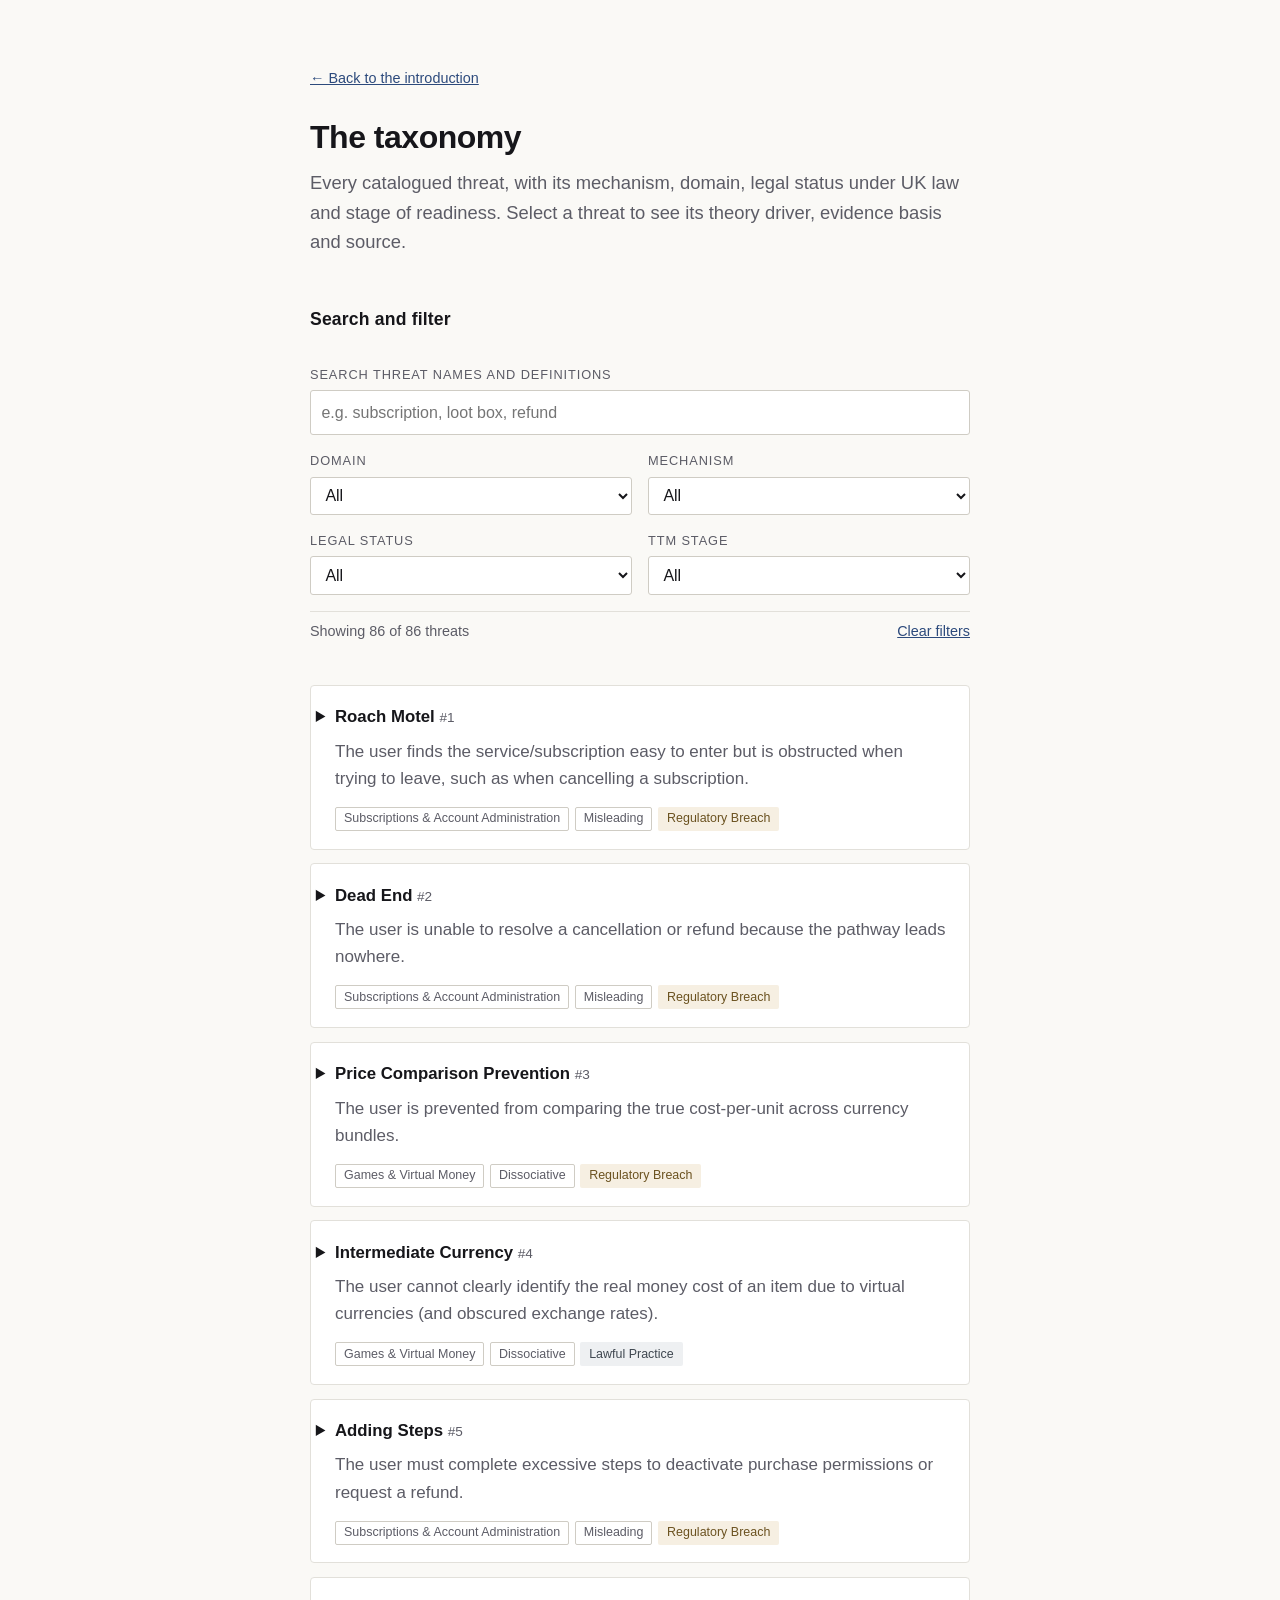
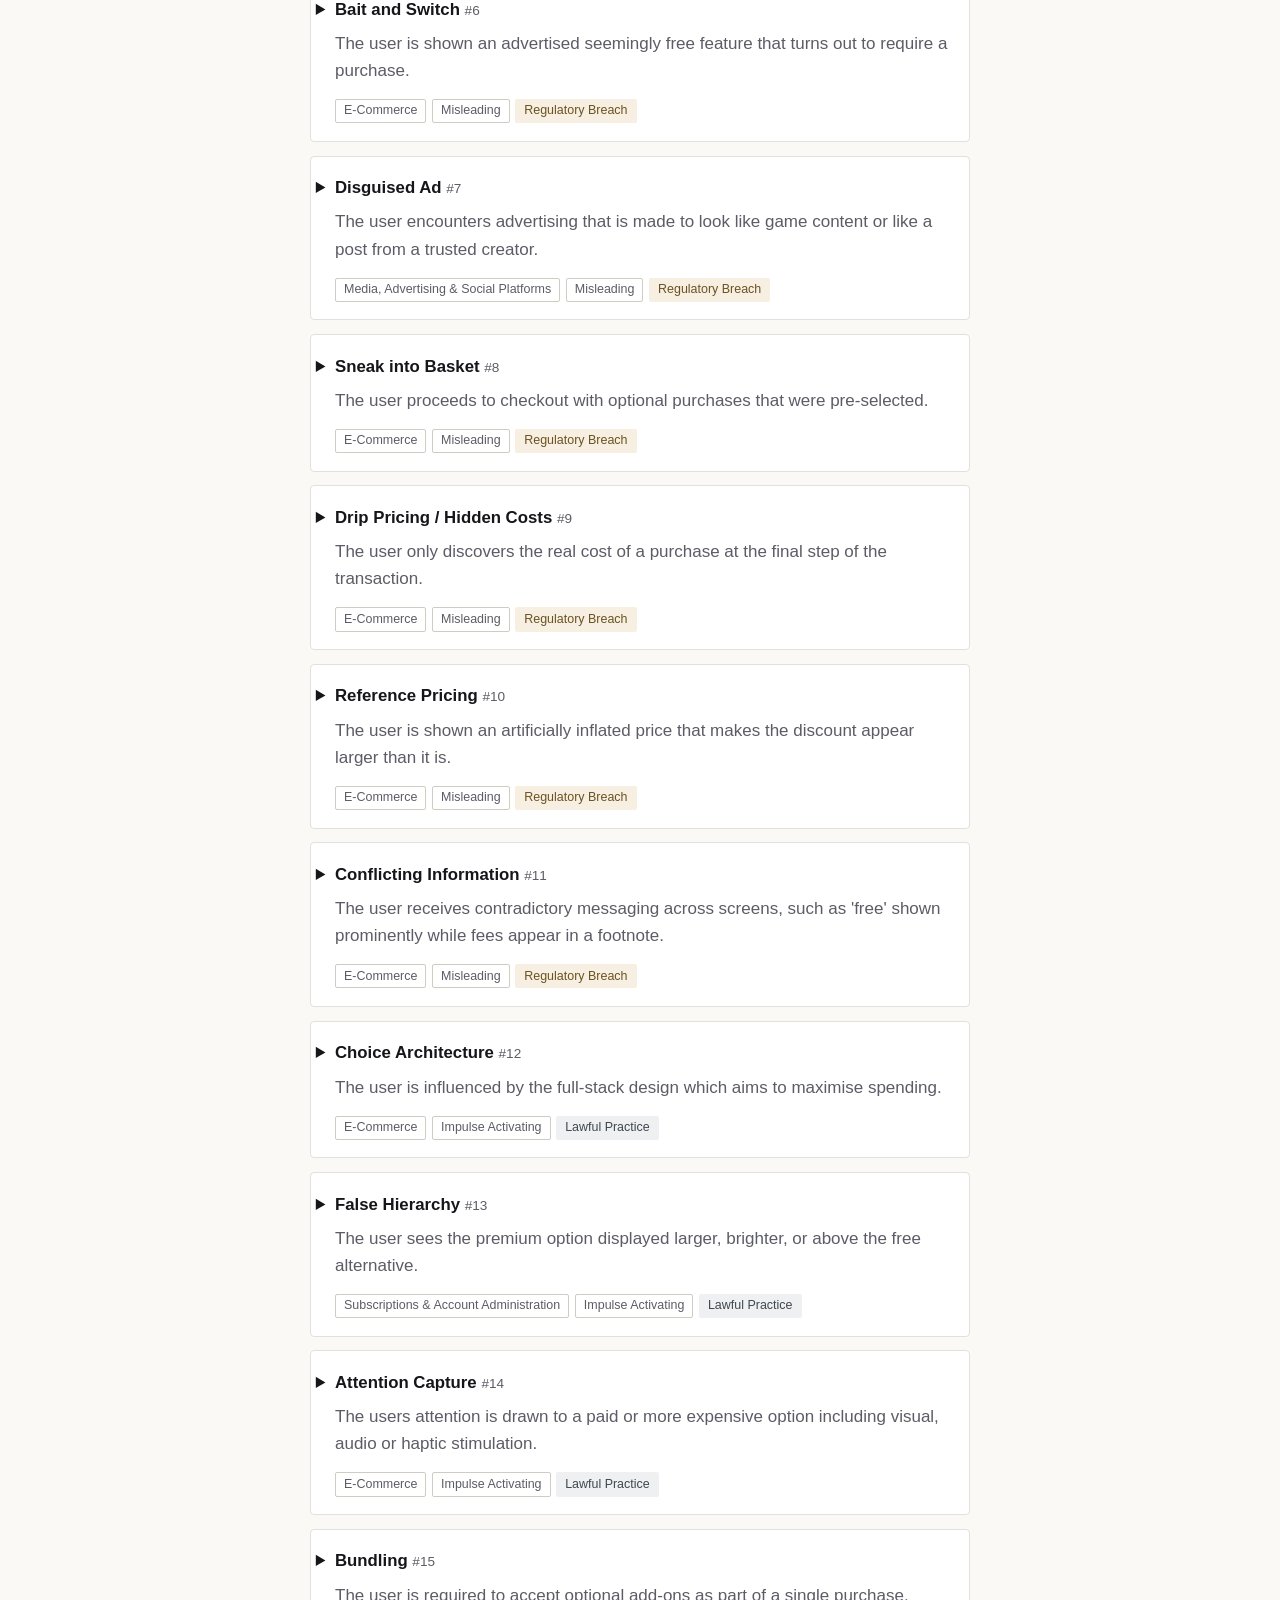
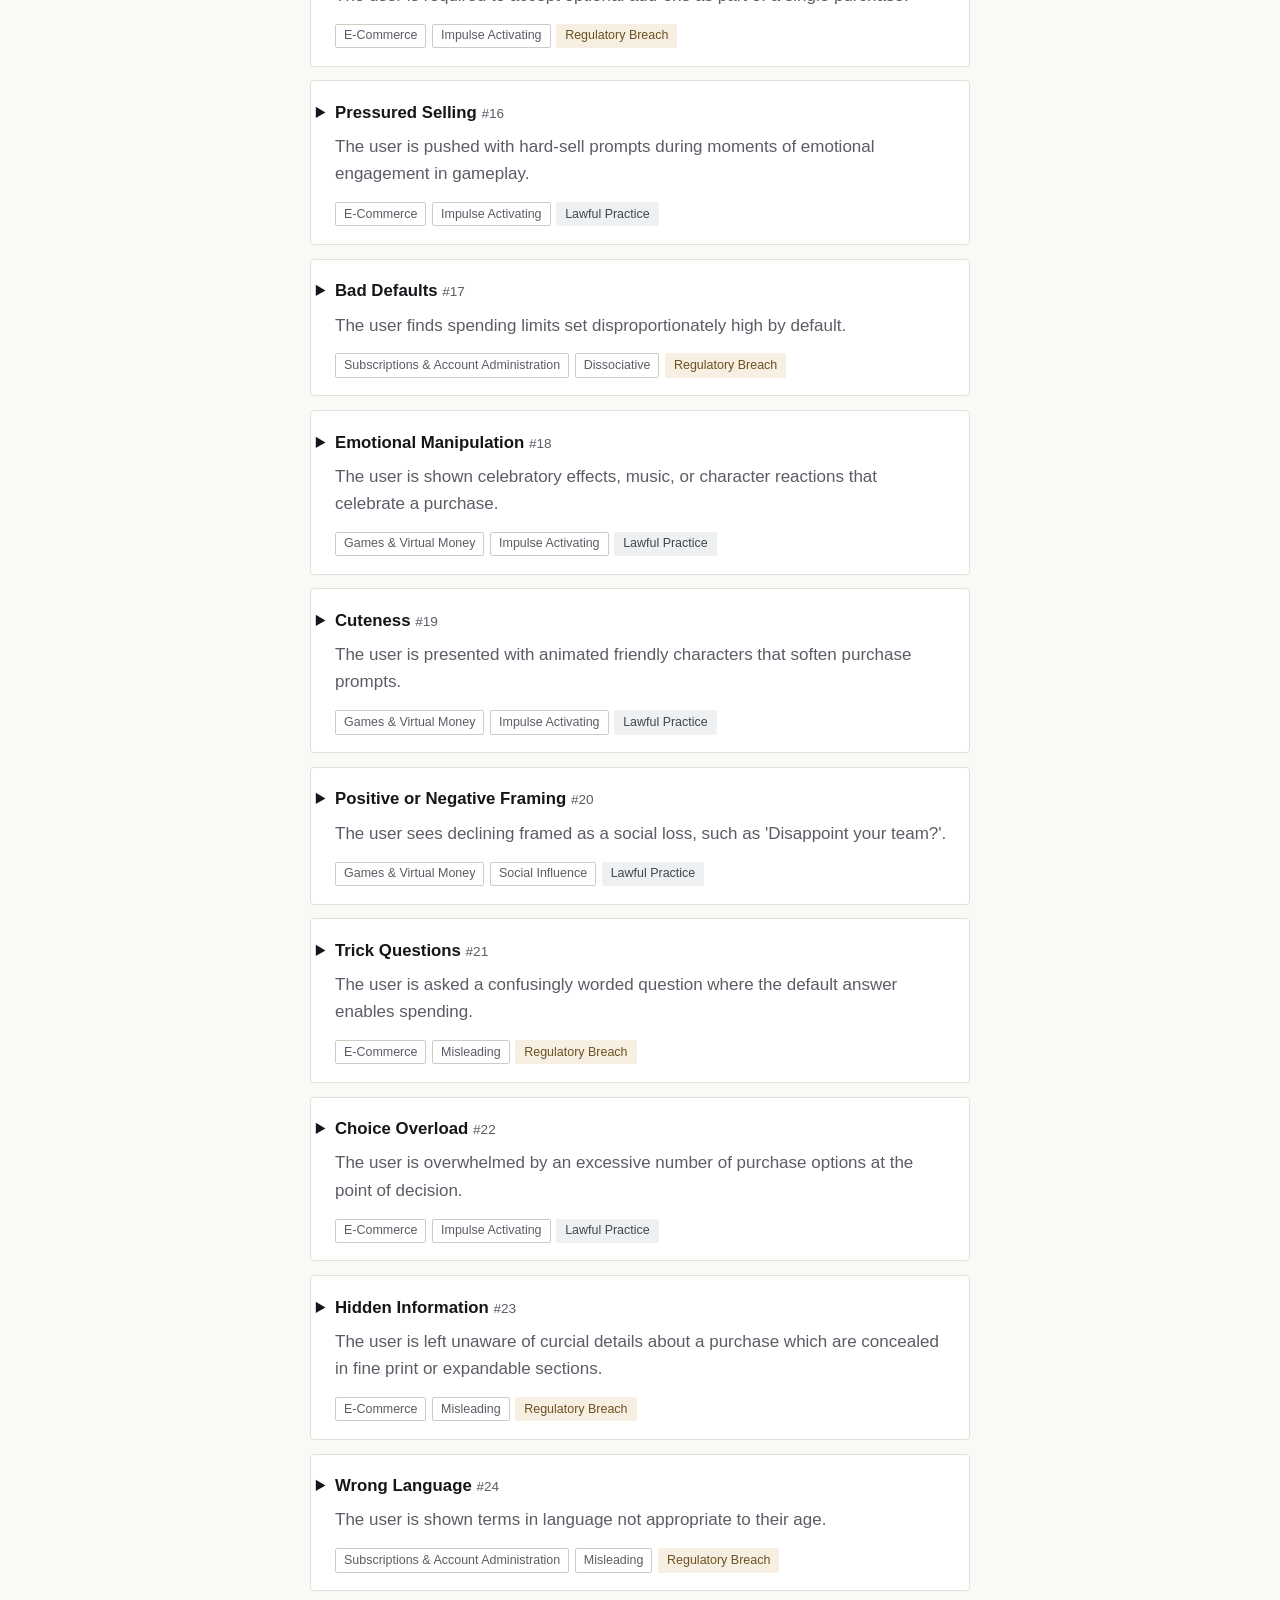
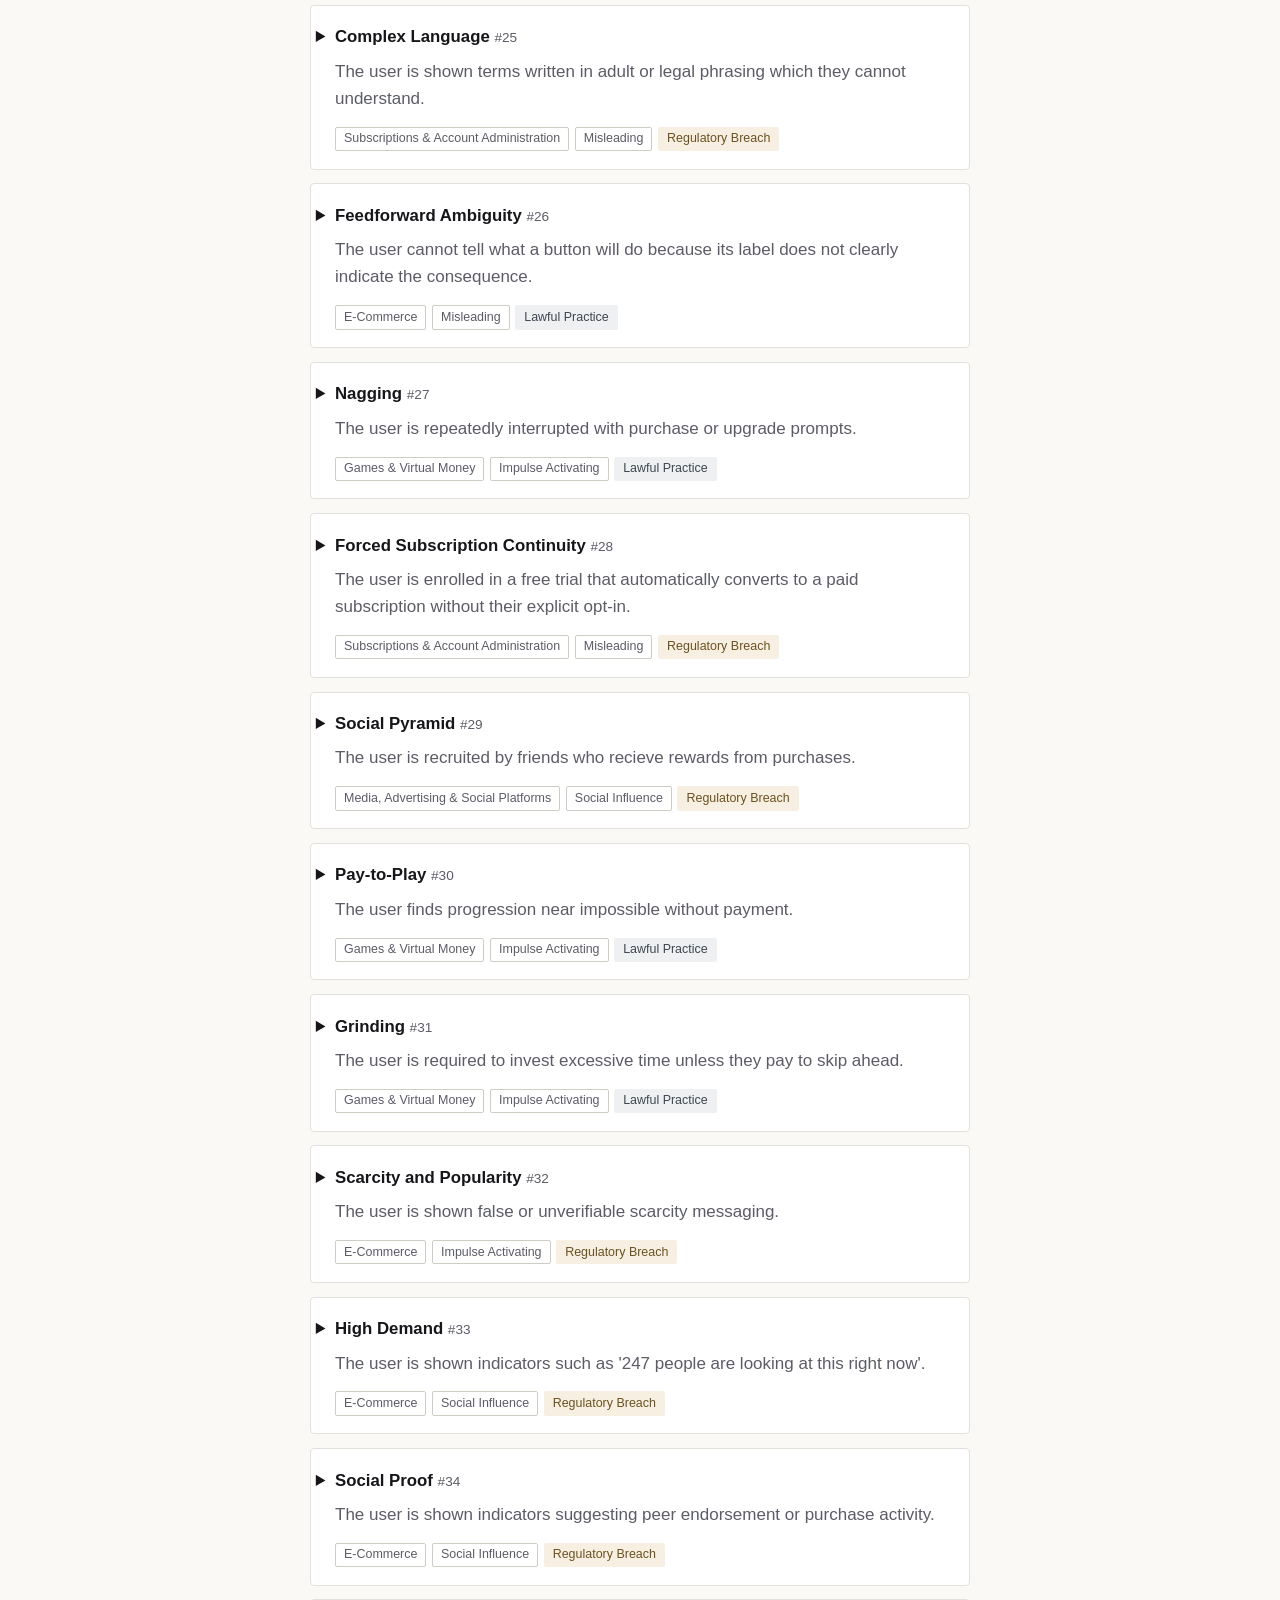
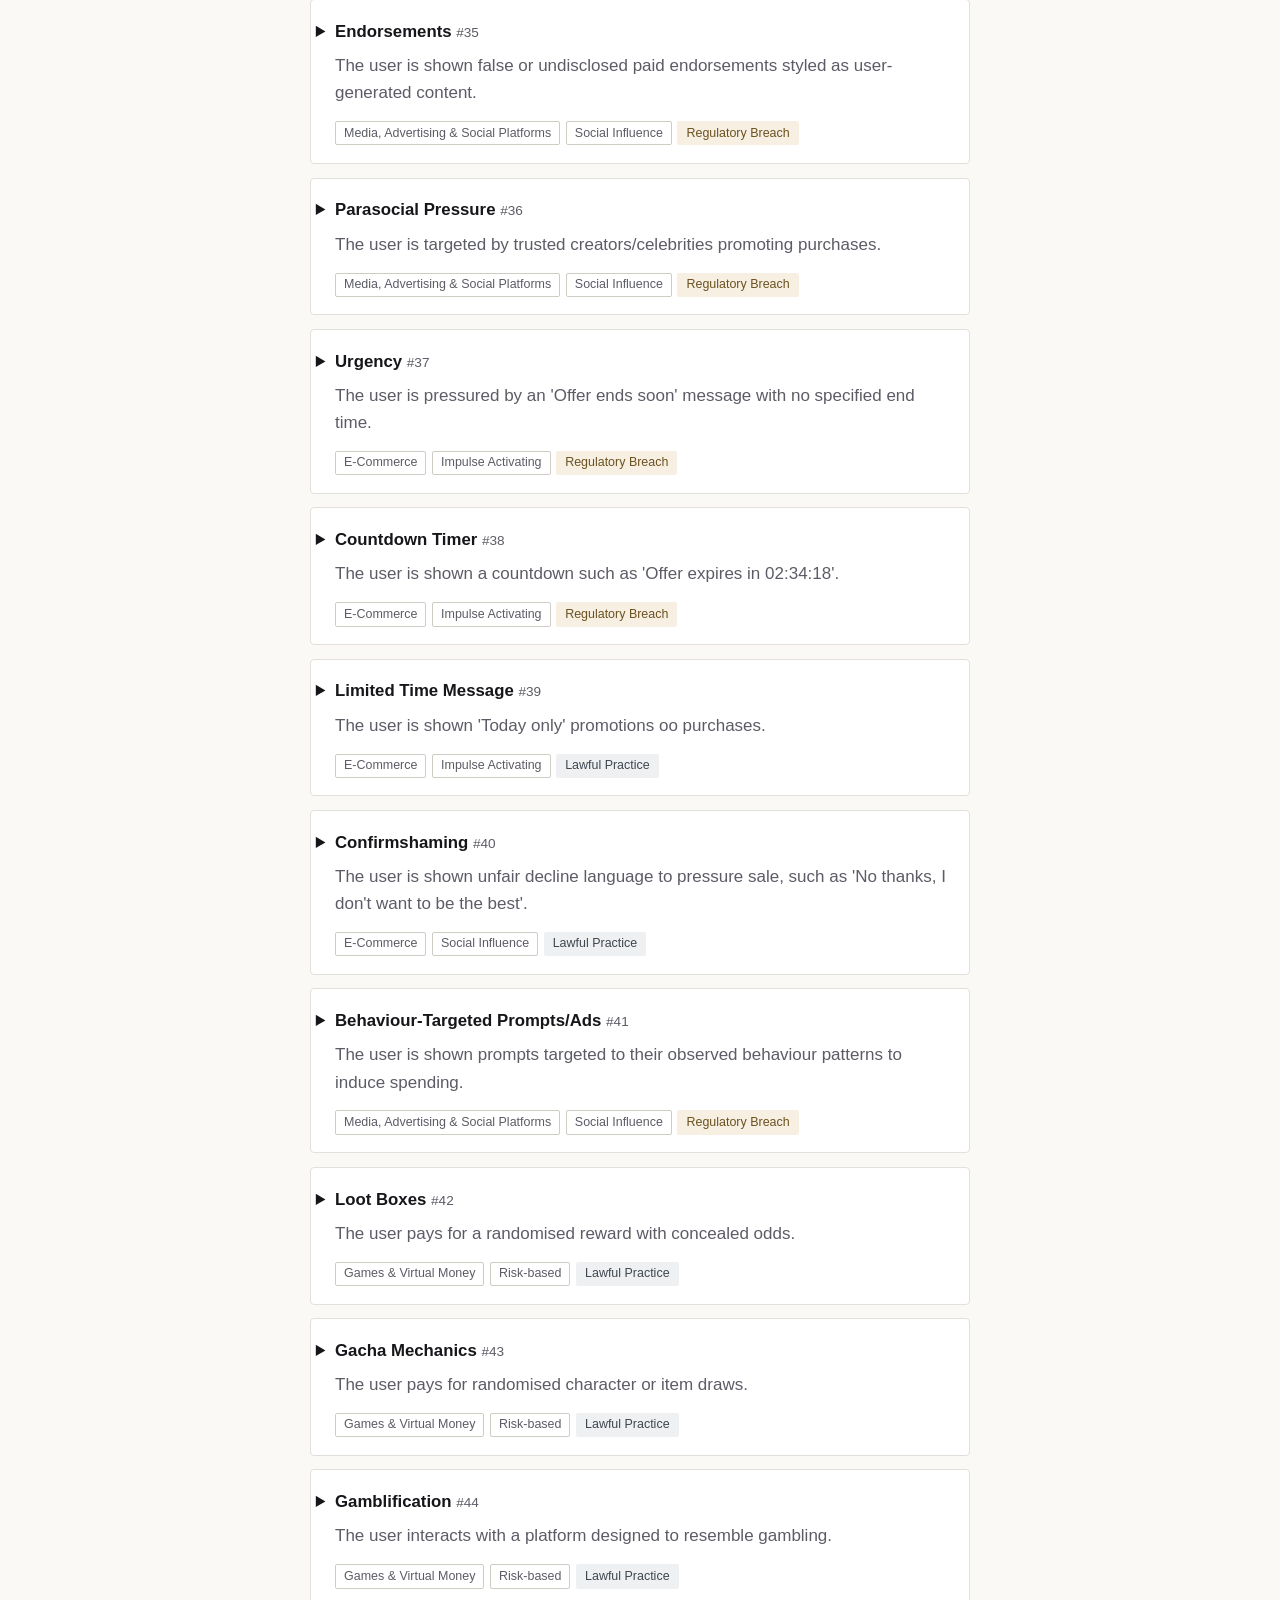
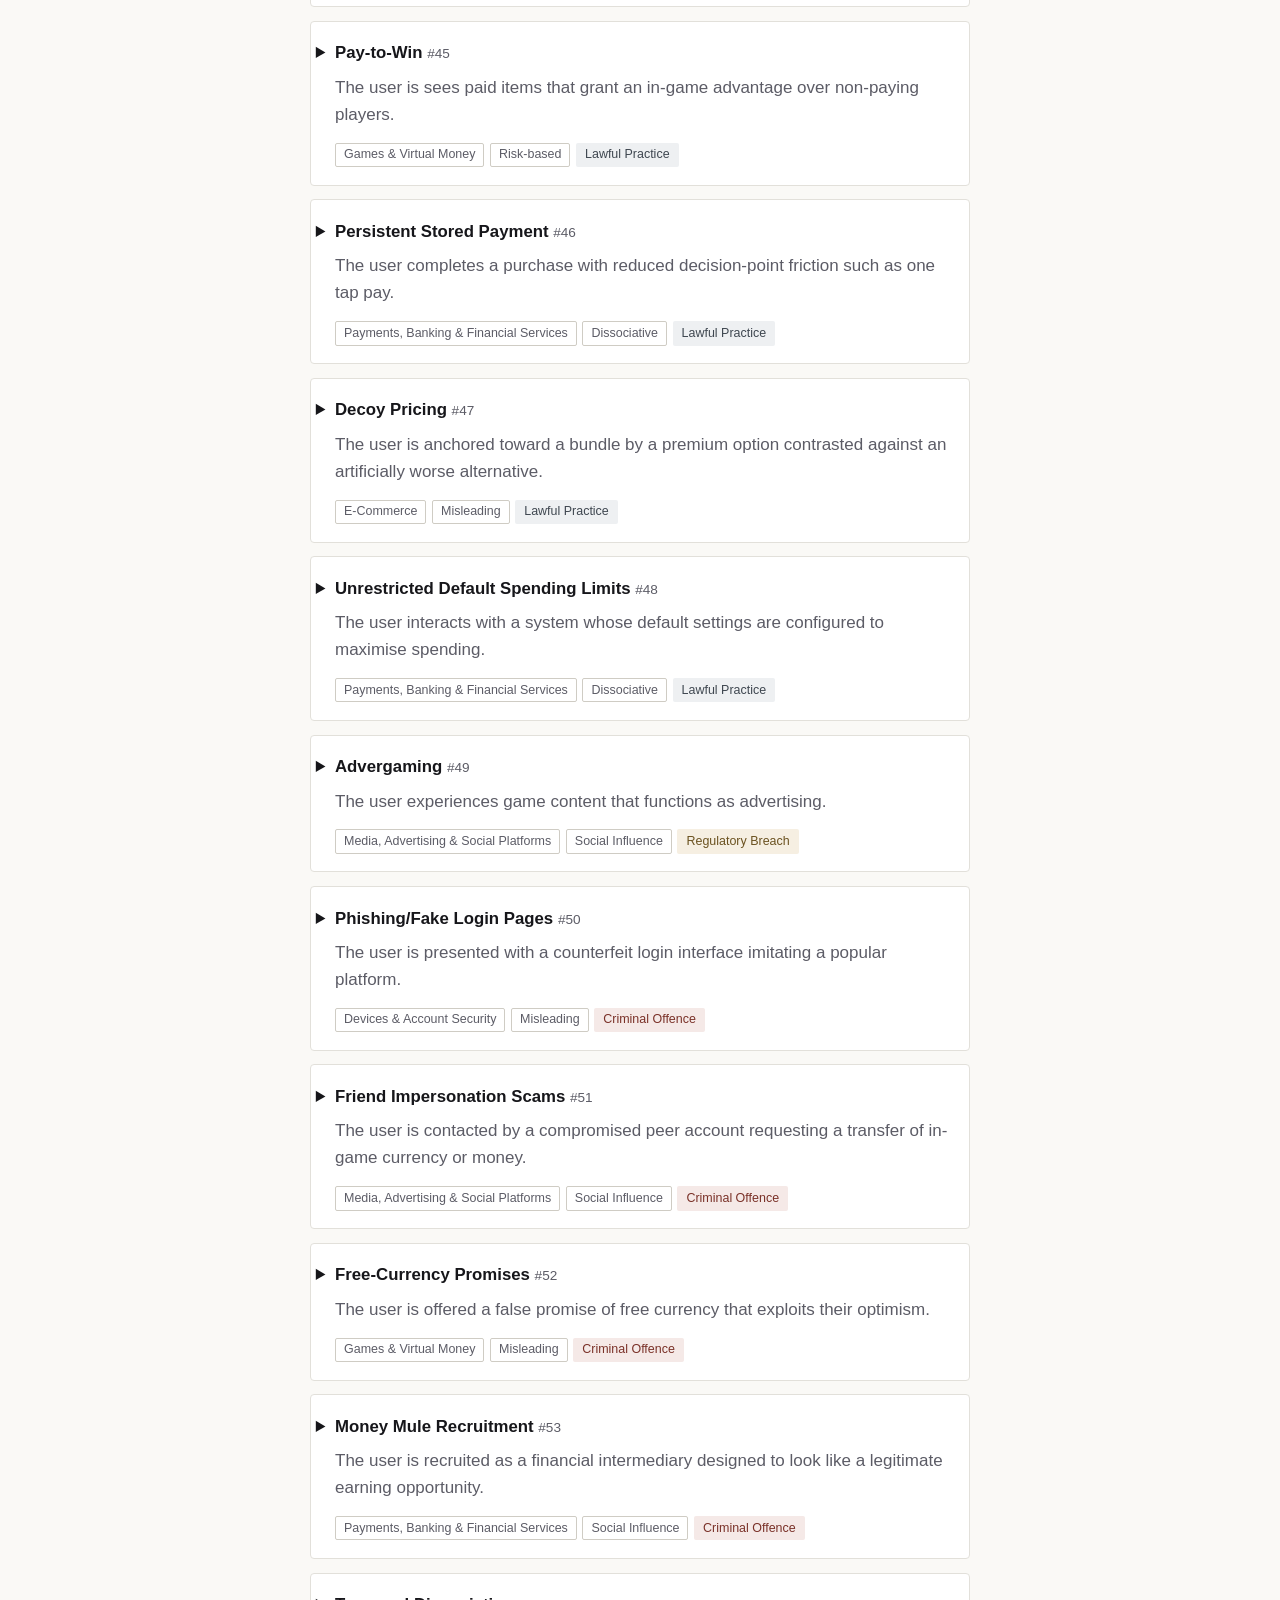
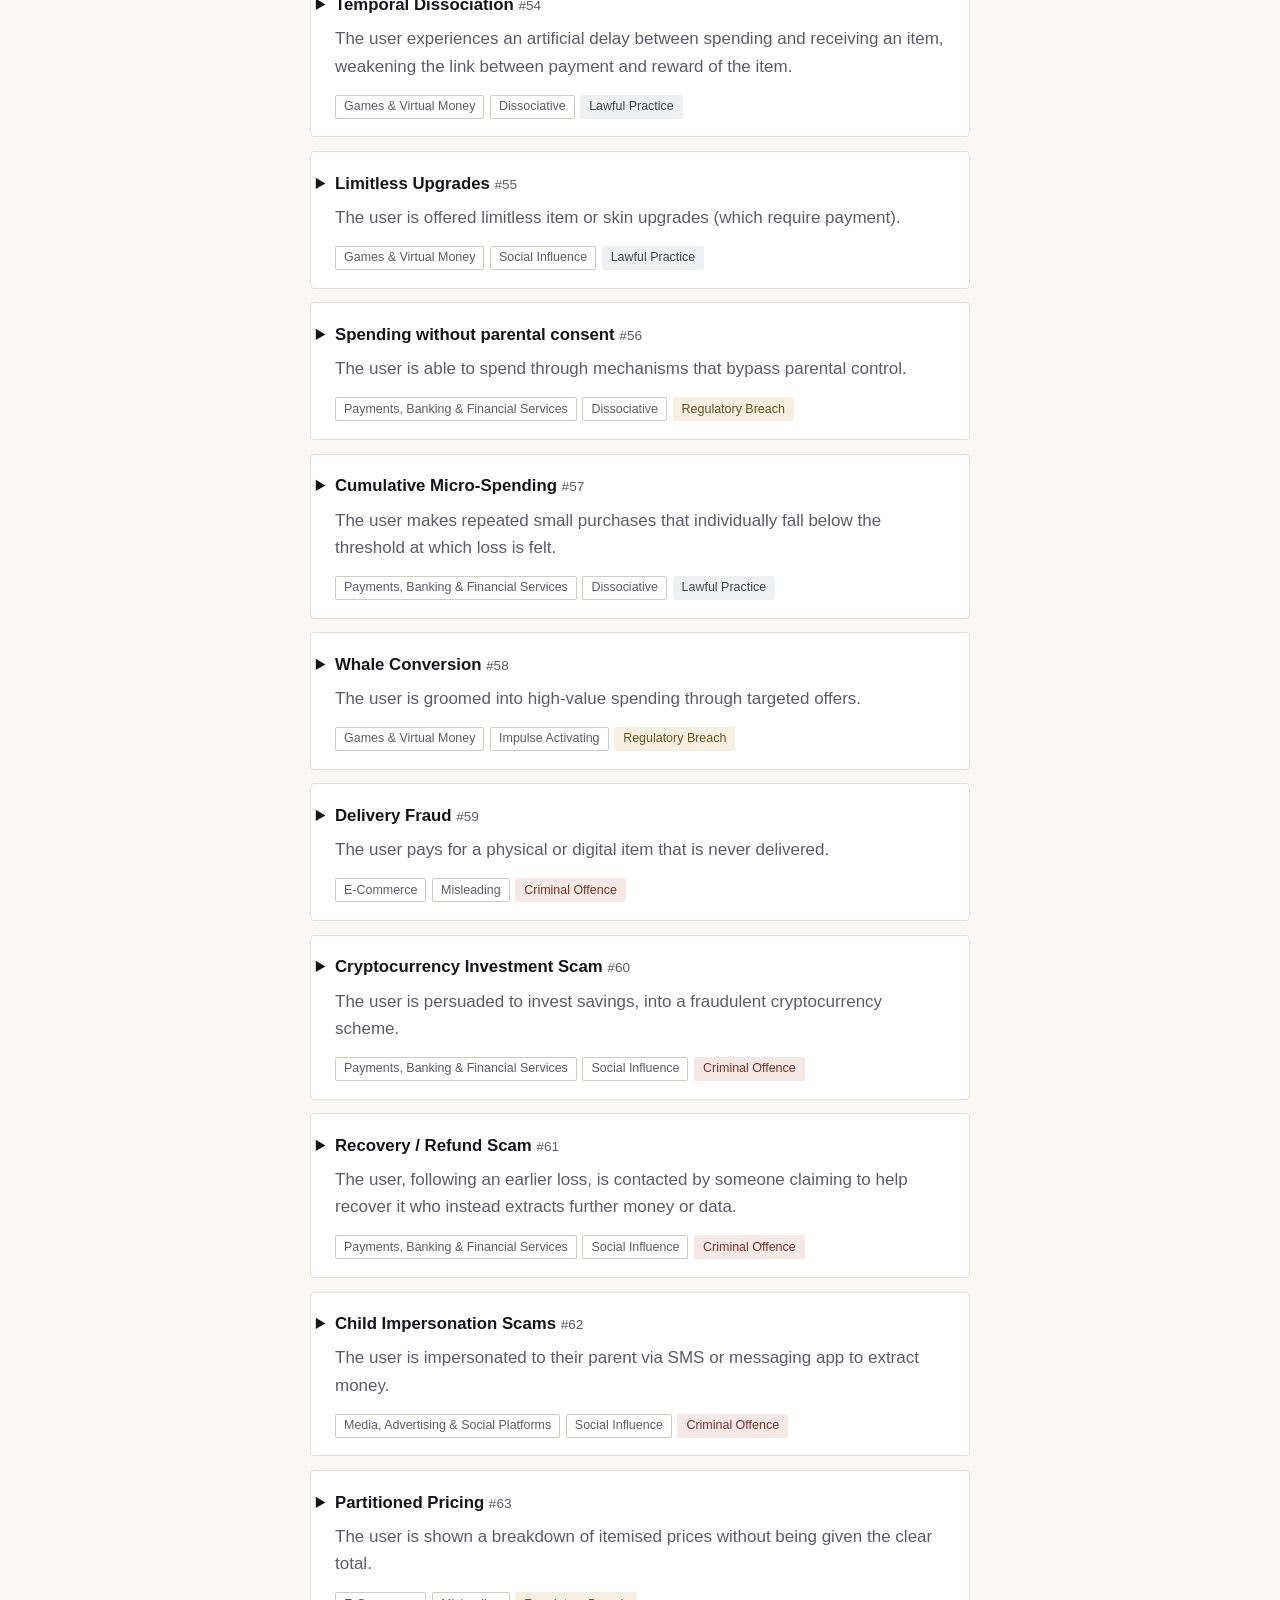
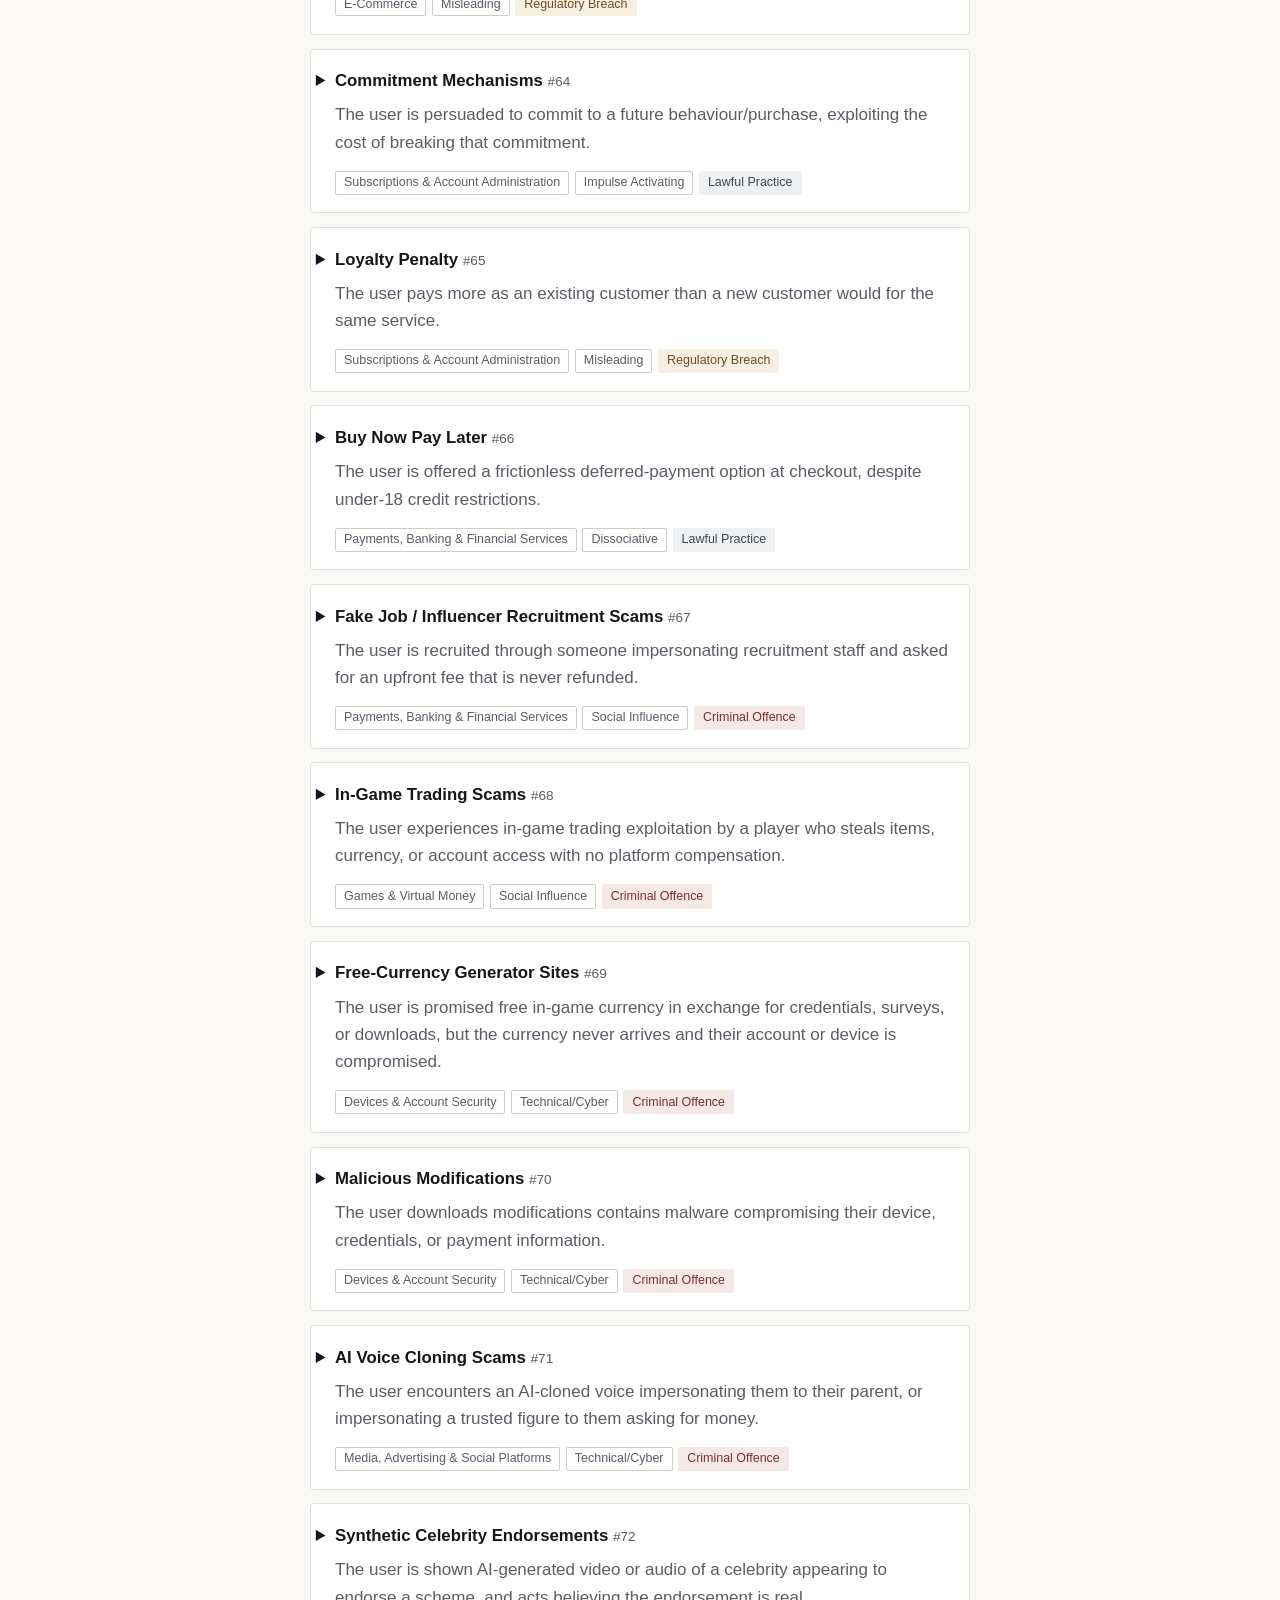
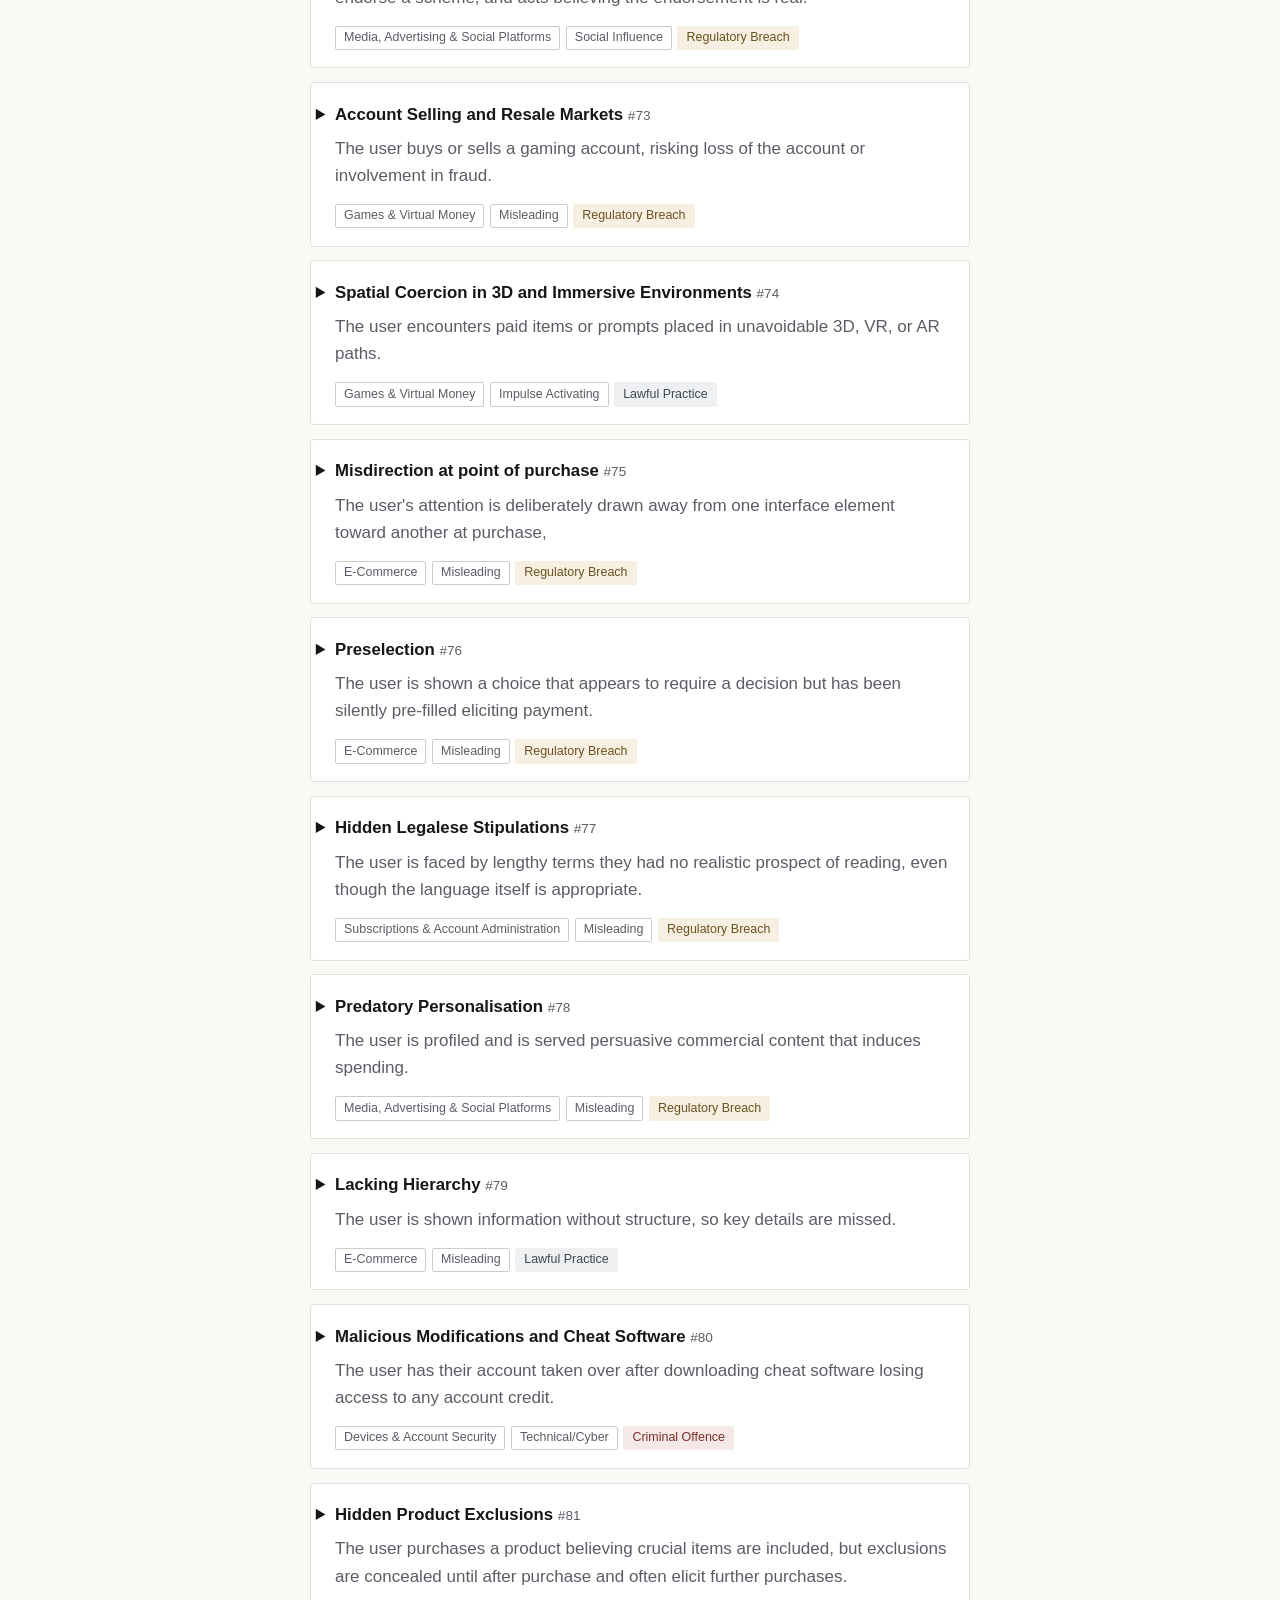
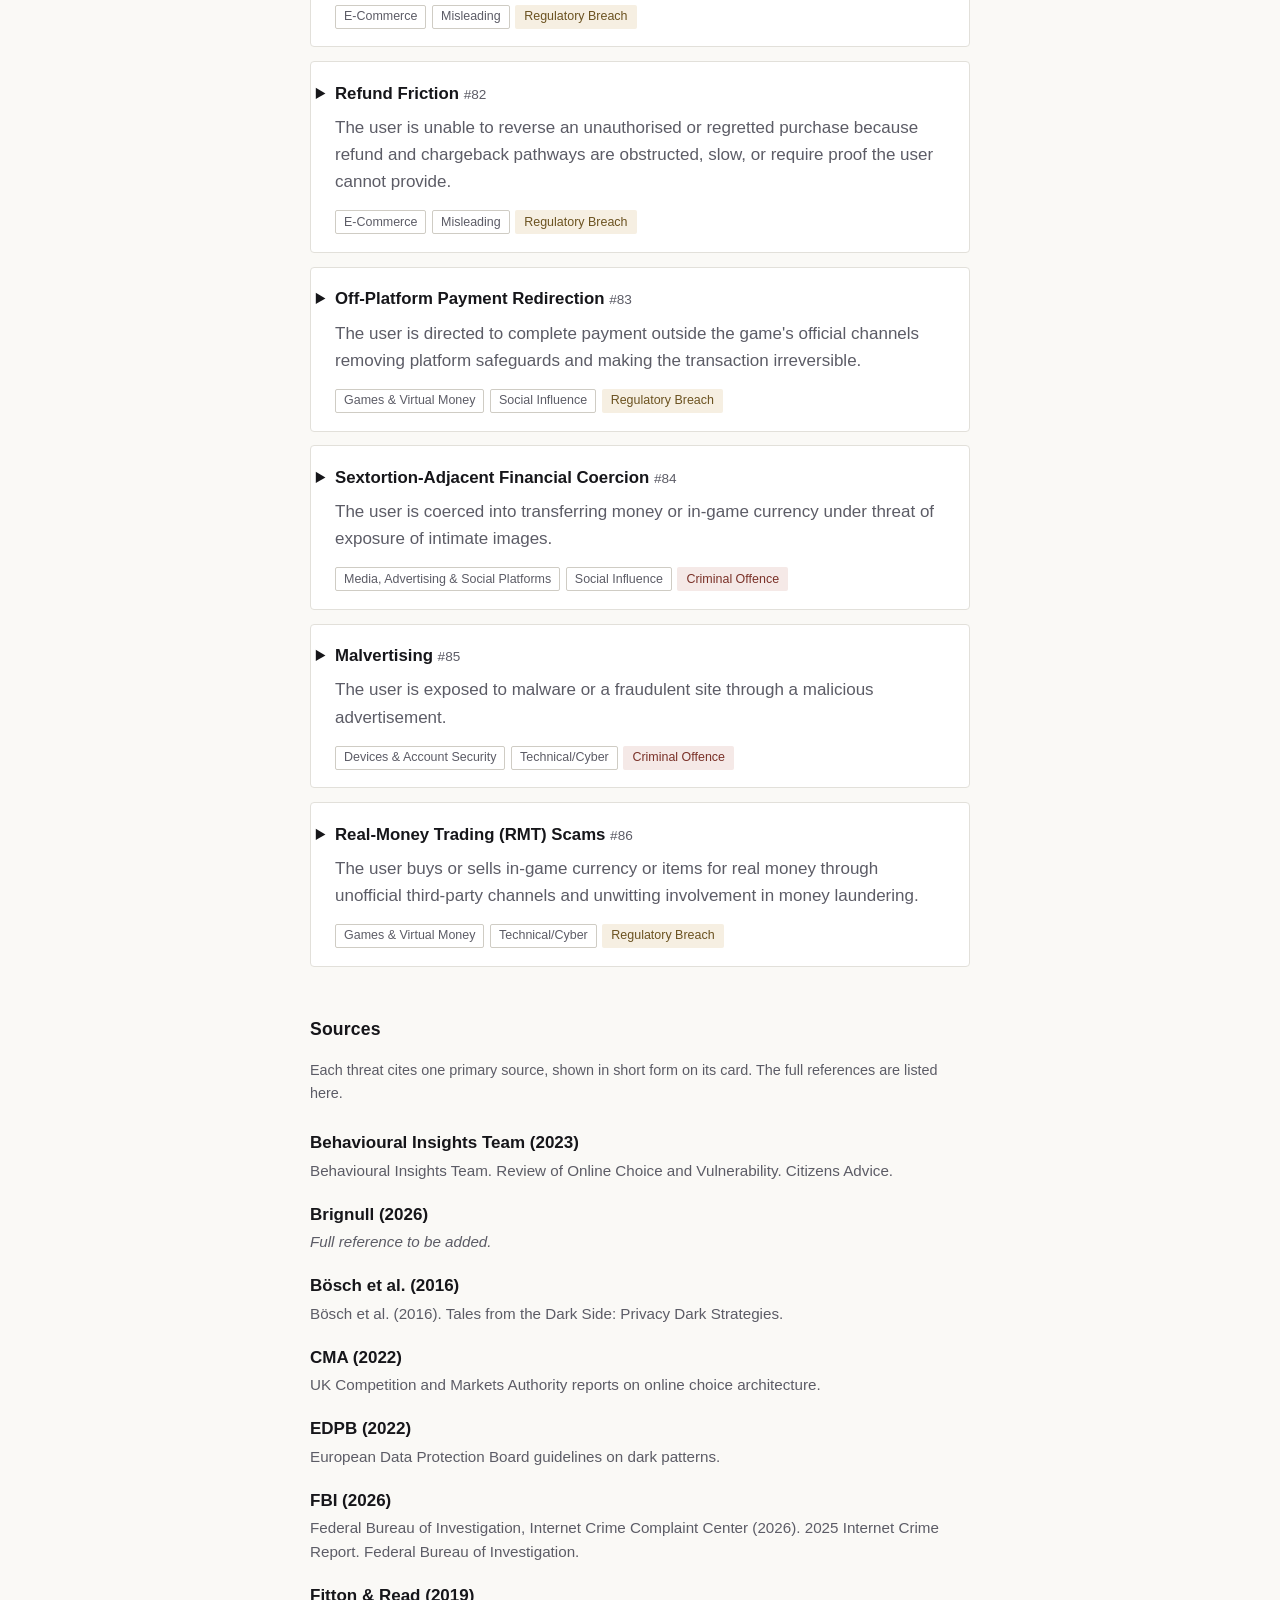
==== commit 5a7d7ee7: "Update taxonomy to 86 threats and add source list" ====
--- a/taxonomy.html
+++ b/taxonomy.html
@@ -56,6 +56,81 @@
     <h2 class="visually-hidden-heading" id="results-heading">Results</h2>
     <ul class="results" id="results" aria-labelledby="results-heading"></ul>
     <div id="status-panel"></div>
+
+    <h2 id="sources">Sources</h2>
+    <p class="sources-note">Each threat cites one primary source, shown in short form on its card.
+    The full references are listed here.</p>
+
+    <dl class="sources">
+      <dt>Behavioural Insights Team (2023)</dt>
+      <dd>Behavioural Insights Team. Review of Online Choice and Vulnerability. Citizens Advice.</dd>
+
+      <dt>Brignull (2026)</dt>
+      <dd class="needs-reference">Full reference to be added.</dd>
+
+      <dt>B&ouml;sch et al. (2016)</dt>
+      <dd>B&ouml;sch et al. (2016). Tales from the Dark Side: Privacy Dark Strategies.</dd>
+
+      <dt>CMA (2022)</dt>
+      <dd>UK Competition and Markets Authority reports on online choice architecture.</dd>
+
+      <dt>EDPB (2022)</dt>
+      <dd>European Data Protection Board guidelines on dark patterns.</dd>
+
+      <dt>FBI (2026)</dt>
+      <dd>Federal Bureau of Investigation, Internet Crime Complaint Center (2026). 2025 Internet
+      Crime Report. Federal Bureau of Investigation.</dd>
+
+      <dt>Fitton &amp; Read (2019)</dt>
+      <dd>Fitton &amp; Read (2019). Creating a Framework to Support the Critical Consideration of
+      Dark Design Aspects in Free-to-Play Apps.</dd>
+
+      <dt>FTC (2022)</dt>
+      <dd>US Federal Trade Commission reports on dark patterns.</dd>
+
+      <dt>Gray et al. (2024)</dt>
+      <dd>Gray, Santos, Bielova &amp; Mildner (2024). An Ontology of Dark Patterns Knowledge.
+      CHI '24.</dd>
+
+      <dt>ICO (2020)</dt>
+      <dd>Information Commissioner's Office. Age-Appropriate Design Code (Children's Code).</dd>
+
+      <dt>Jensen &amp; Kristiansen (2026)</dt>
+      <dd>Jensen &amp; Kristiansen (2026). Victimization in online gaming-related trade scams: A
+      study among young Danes.</dd>
+
+      <dt>Kaspersky (2024)</dt>
+      <dd>Kaspersky (2024). 30 percent more young gamers targeted by cybercriminals in H1 2024 vs.
+      H2 2023. Kaspersky press release, 5 September 2024.</dd>
+
+      <dt>Krauss et al. (2024)</dt>
+      <dd class="needs-reference">Full reference to be added.</dd>
+
+      <dt>Lacey and Caudwell (2019)</dt>
+      <dd class="needs-reference">Full reference to be added.</dd>
+
+      <dt>Mathur et al. (2019)</dt>
+      <dd>Mathur et al. (2019). Dark Patterns at Scale. CSCW '19.</dd>
+
+      <dt>OECD (2021)</dt>
+      <dd>OECD (2021). Children in the Digital Environment.</dd>
+
+      <dt>Ofcom (2025b)</dt>
+      <dd class="needs-reference">Full reference to be added.</dd>
+
+      <dt>Ofcom (2025c)</dt>
+      <dd class="needs-reference">Full reference to be added.</dd>
+
+      <dt>Parentzone (2023)</dt>
+      <dd>Parent Zone (2023). A problem hiding in plain sight? Children spending, making and losing
+      money online.</dd>
+
+      <dt>Zendle et al. (2019)</dt>
+      <dd>Zendle et al. (2019). Loot boxes are again linked to problem gambling.</dd>
+    </dl>
+
+    <p class="sources-note">Threats citing &ldquo;Focus Group Data&rdquo; were drawn from this
+    study's own focus groups rather than from an external source.</p>
   </main>
 
   <footer class="site-footer">
--- a/style.css
+++ b/style.css
@@ -357,6 +357,32 @@
   font-size: 0.9rem;
 }
 
+/* ---------- Source list ---------- */
+
+.sources-note {
+  font-size: 0.9rem;
+  color: var(--muted);
+}
+
+.sources {
+  margin: 1.5rem 0;
+}
+
+.sources dt {
+  font-weight: 600;
+  margin-top: 1.1rem;
+}
+
+.sources dd {
+  margin: 0.15rem 0 0;
+  color: var(--muted);
+  font-size: 0.95rem;
+}
+
+.needs-reference {
+  font-style: italic;
+}
+
 /* ---------- Messages ---------- */
 
 .message {
